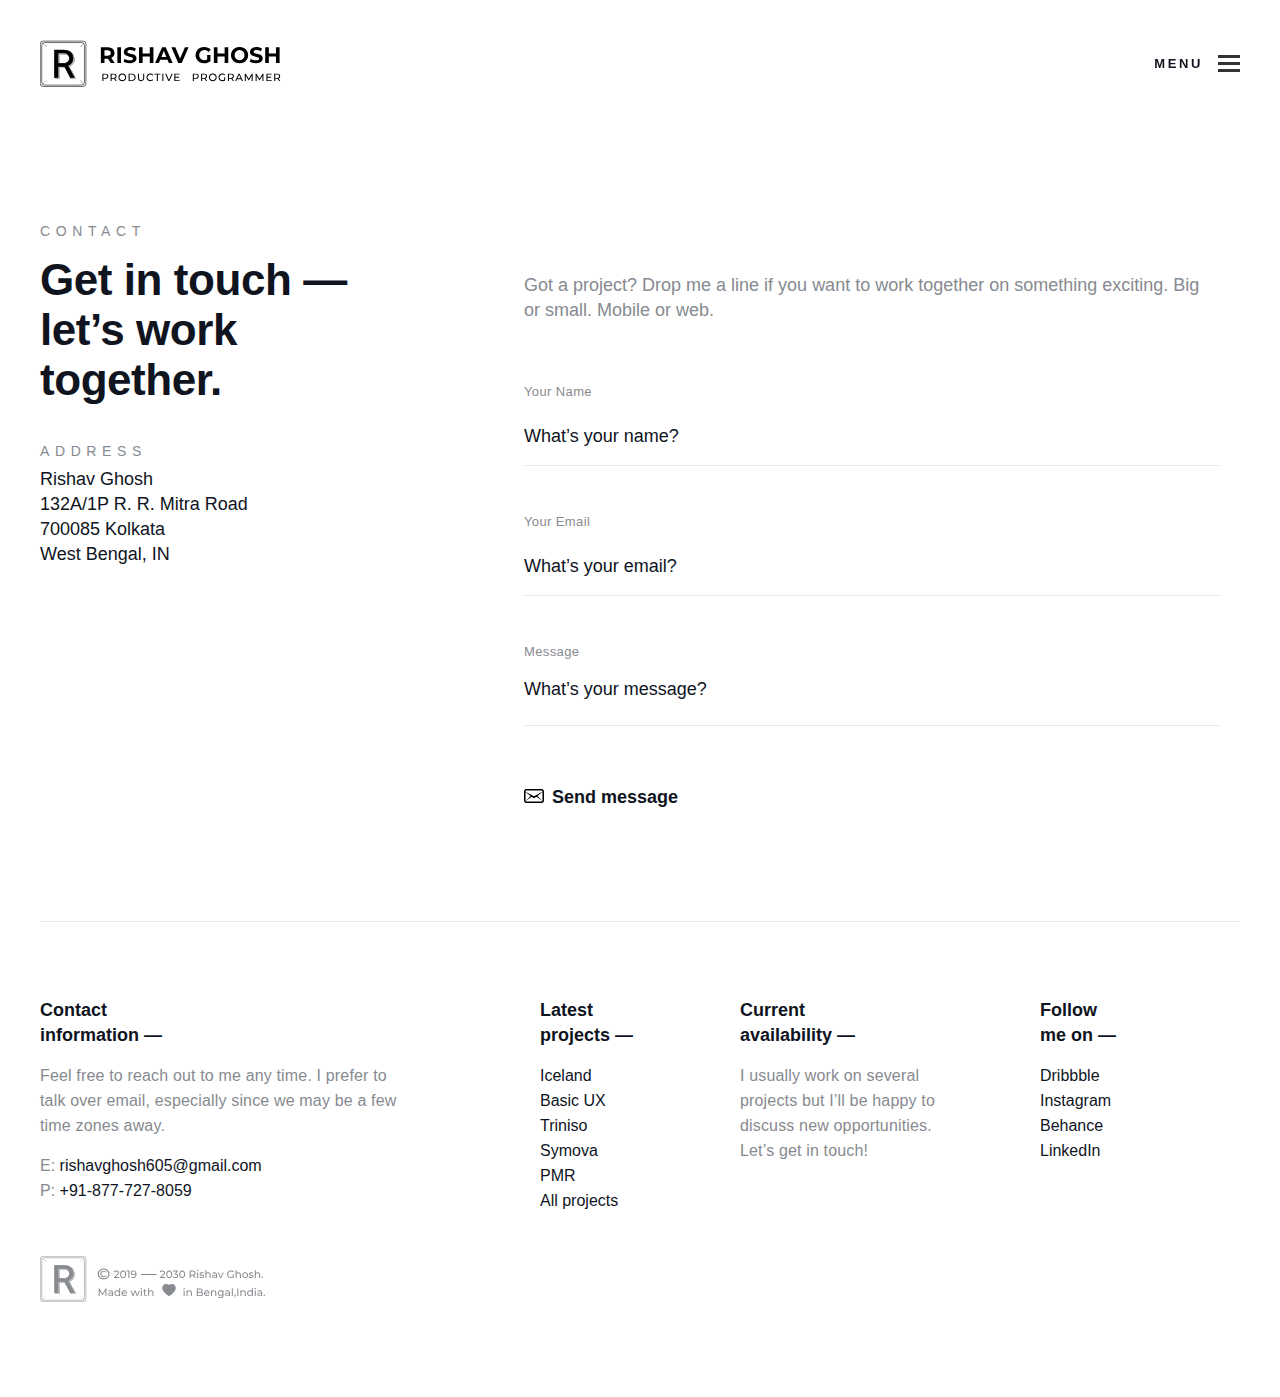
==== contact.html @ 6d4e9bf3 "Newsletter added and contact form ui added" ====
<!DOCTYPE html>
<html lang="en">
  <head>
    <meta charset="UTF-8" />
    <meta name="viewport" content="width=device-width, initial-scale=1.0" />
    <link rel="stylesheet" href="css/index.css" />

    <title>Portfolio | Rishav Ghosh - Full Stack Developer</title>
    <link rel = "icon" href =  
"assets/svg/Title Icon.svg" 
        type = "image/x-icon"> 
        
  </head>
  <body>
    <div class="overlay-menu" id="overlay-content">
      <div class="menu-list">
        <h5>Menu</h5>
        <div class="my-projects">Projects</div>
        <div class="about">About me</div>
        <div class="contactme">Contact</div>
        <div class="instagram">Instagram</div>
        <div class="dribbble">Dribbble</div>
        <!-- <div class="behance">Behance</div> -->
      </div>
    </div>
    <nav class="navbar" id="nav">
      <div class="logo" id="logo-icon">
        <a href="/" class="internal" data-page="home">
          <img class = "selection-logo" src="./assets/svg/BigLogo.svg" alt="My Logo"/>
          <img class = "hover-logo" src="./assets/svg/HoverLogo.svg" alt="My Logo"/>
        </a>
      </div>
      <div class="menu" onclick="menuToCross(this)">
        <div class="menu-text">Menu</div>
        <div class="menu-text close">CLOSE</div>
        <div class="menu-icon">
          <div class="bar1"></div>
          <div class="bar2"></div>
          <div class="bar3"></div>
        </div>
      </div>
    </nav>
    <div class="container">
      <section class="contact-details">
        <div class="aside">
          <h5>Contact</h5>
          <h1>Get in touch — let’s work together.</h1>
          <h5>Address</h5>
          <h4 class="header-dark">
            Rishav Ghosh<br>
            132A/1P R. R. Mitra Road<br>
            700085 Kolkata<br>
            West Bengal, IN
          </h4>
        </div>
        <div class="contact-content">
          <h3 class="header-light">Got a project? Drop me a line if you want to work together on something       exciting. Big or small. Mobile or web.</h3>
          <form id="form-contact" action="api/contact.php" method="post" enctype="application/x-www-form-urlencoded" novalidate="novalidate">
            <div class="field">
              <label>Your Name</label>
              <input type="text" value="" id="form-contact_name" name="name" placeholder="What’s your name?" required="">
              <span class="input-bottom-line"></span>
              </div>
              <div class="field">
                <label>Your Email</label>
                <input type="text" value="" id="form-contact_name" name="name" placeholder="What’s your email?" required="">
                <span class="input-bottom-lines"></span>
                </div>
                <div class="field">
                  <label>Message</label>
                  <textarea name="message" id="form-contact_message" placeholder="What’s your message?" rows="1" required="" class="autosize" style="height: 44px;"></textarea>
                  <span class="input-bottom-line"></span>
                </div>
                <button class="special form-button" type="submit">
                  <img class="message-box"src="./assets/svg/MessageBox.svg" alt="Arrow"/>
                  Send message
                </button>
            </form>
        </div>
      </section>
      <footer>
        <div class="content">
          <div class="info">
            <div class="contact">
              <h3>Contact <br />information&nbsp;—</h3>
              <p>
                Feel free to reach out to me any time. I prefer to talk over
                email, especially since we may be a few time zones away.
              </p>
              <ul class="contact-links">
                <li>
                  E:
                  <a class="special" href="mailto:damian.watracz@gmail.com">
                    rishavghosh605@gmail.com
                  </a>
                </li>
                <li>P: <span class="black">+91-877-727-8059</span></li>
              </ul>
            </div>
            <div class="latest_projects">
              <h3>Latest <br />projects&nbsp;—</h3>
              <ul class="project-links">
                <li
                  ><a href="project/iceland" class="special internal"
                    >Iceland</a
                  ></li
                >
                <li
                  ><a href="project/basicux" class="special internal"
                    >Basic UX</a
                  ></li
                >
                <li
                  ><a href="project/triniso" class="special internal"
                    >Triniso</a
                  ></li
                >
                <li
                  ><a href="project/symova" class="special internal"
                    >Symova</a
                  ></li
                >
                <li><a href="project/pmr" class="special internal">PMR</a></li>
                <li><a href="/" class="special internal">All projects</a></li>
              </ul>
            </div>
            <div class="availability">
              <h3>Current <br />availability&nbsp;—</h3>
              <p>
                I usually work on several projects but I’ll be happy to discuss
                new opportunities. Let’s get in touch!
              </p>
            </div>
            <div class="follow">
              <h3>Follow <br />me on&nbsp;—</h3>
              <ul class="social-links">
                <li
                  ><a
                    href="https://dribbble.com/damianwatracz"
                    class="special"
                    target="_blank"
                    >Dribbble</a
                  ></li
                >
                <li
                  ><a
                    href="https://www.instagram.com/damianwatracz"
                    class="special"
                    target="_blank"
                    >Instagram</a
                  ></li
                >
                <li
                  ><a
                    href="https://www.behance.net/damianwatracz"
                    class="special"
                    target="_blank"
                    >Behance</a
                  ></li
                >
                <li
                  ><a
                    href="https://www.linkedin.com/in/rishavghosh605"
                    class="special"
                    target="_blank"
                    >LinkedIn</a
                  ></li
                >
              </ul>
            </div>
            <div class="copyright">
              <a href="home" class="internal">
                <img src="./assets/svg/FooterLogo.svg" alt=""/>
              </a>
            </div>
          </div>
        </div>
      </footer>
    </div>
    <script
    src="https://code.jquery.com/jquery-3.5.1.min.js"
    integrity="sha256-9/aliU8dGd2tb6OSsuzixeV4y/faTqgFtohetphbbj0="
    crossorigin="anonymous"></script>
    <script src="/js/jq.js"></script>
  </body>
</html>


<!-- <div class="field">
  <div id="contact-recaptcha"><div style="width: 304px; height: 78px;"><div><iframe src="https://www.google.com/recaptcha/api2/anchor?ar=1&amp;k=6LdtzscUAAAAAPSIrHt9dDtkTmiEdtwREsl9w4NA&amp;co=aHR0cHM6Ly93YXRyYWN6LmNvbTo0NDM.&amp;hl=en&amp;v=T9w1ROdplctW2nVKvNJYXH8o&amp;size=normal&amp;cb=uetryciyiknx" role="presentation" name="a-e5y27wfg19s0" scrolling="no" sandbox="allow-forms allow-popups allow-same-origin allow-scripts allow-top-navigation allow-modals allow-popups-to-escape-sandbox allow-storage-access-by-user-activation" width="304" height="78" frameborder="0"></iframe></div><textarea id="g-recaptcha-response" name="g-recaptcha-response" class="g-recaptcha-response" style="width: 250px; height: 40px; border: 1px solid rgb(193, 193, 193); margin: 10px 25px; padding: 0px; resize: none; display: none;"></textarea></div><iframe style="display: none;"></iframe></div>
  </div>
  <div class="button-notification-container">
  <div class="field no-margin">
  <button type="submit" class="regular">
  <span class="regular with-icon"><span class="icon icon-button-mail icon--on-left"><svg><use xlink:href="#icon_button_mail"></use></svg></span>Send message</span>
  <span class="sending"><span class="icon icon-button-loading icon--on-left"><svg><use xlink:href="#icon_button_loading"></use></svg></span>Sending...</span>
  </button>
  <span class="sent"><span class="icon icon-button-check icon--on-left"><svg><use xlink:href="#icon_button_check"></use></svg></span>Message sent. I will get back to you soon.</span>
  </div>
  <div class="notifications clearfix">
  <div class="error form-error">Make sure you got all the fields right!</div>
  <div class="error server-error">Sending message failed, please try again later.</div>
  </div>
  </div> -->
---- css/index.css ----
@font-face {
  font-family: 'Helvetica Now Display';
  src: url("../assets/fonts/HelveticaNowDisplay-ThinIta.eot");
  src: local("Helvetica Now Display Thin Ita"), local("HelveticaNowDisplay-ThinIta"), url("../assets/fonts/HelveticaNowDisplay-ThinIta.eot?#iefix") format("embedded-opentype"), url("../assets/fonts/HelveticaNowDisplay-ThinIta.woff2") format("woff2"), url("../assets/fonts/HelveticaNowDisplay-ThinIta.woff") format("woff"), url("../assets/fonts/HelveticaNowDisplay-ThinIta.ttf") format("truetype");
  font-weight: 100;
  font-style: italic;
}

@font-face {
  font-family: 'Helvetica Now Display';
  src: url("../assets/fonts/HelveticaNowDisplay-Light.eot");
  src: local("Helvetica Now Display Light"), local("HelveticaNowDisplay-Light"), url("../assets/fonts/HelveticaNowDisplay-Light.eot?#iefix") format("embedded-opentype"), url("../assets/fonts/HelveticaNowDisplay-Light.woff2") format("woff2"), url("../assets/fonts/HelveticaNowDisplay-Light.woff") format("woff"), url("../assets/fonts/HelveticaNowDisplay-Light.ttf") format("truetype");
  font-weight: 300;
  font-style: normal;
}

@font-face {
  font-family: 'Helvetica Now Display';
  src: url("../assets/fonts/HelveticaNowDisplay-BoldIta.eot");
  src: local("Helvetica Now Display Bold Ita"), local("HelveticaNowDisplay-BoldIta"), url("../assets/fonts/HelveticaNowDisplay-BoldIta.eot?#iefix") format("embedded-opentype"), url("../assets/fonts/HelveticaNowDisplay-BoldIta.woff2") format("woff2"), url("../assets/fonts/HelveticaNowDisplay-BoldIta.woff") format("woff"), url("../assets/fonts/HelveticaNowDisplay-BoldIta.ttf") format("truetype");
  font-weight: bold;
  font-style: italic;
}

@font-face {
  font-family: 'Helvetica Now Display';
  src: url("../assets/fonts/HelveticaNowDisplay-RegIta.eot");
  src: local("Helvetica Now Display Reg Ita"), local("HelveticaNowDisplay-RegIta"), url("../assets/fonts/HelveticaNowDisplay-RegIta.eot?#iefix") format("embedded-opentype"), url("../assets/fonts/HelveticaNowDisplay-RegIta.woff2") format("woff2"), url("../assets/fonts/HelveticaNowDisplay-RegIta.woff") format("woff"), url("../assets/fonts/HelveticaNowDisplay-RegIta.ttf") format("truetype");
  font-weight: normal;
  font-style: italic;
}

@font-face {
  font-family: 'Helvetica Now Display';
  src: url("../assets/fonts/HelveticaNowDisplay-ExtLtIta.eot");
  src: local("Helvetica Now Display ExtLt Ita"), local("HelveticaNowDisplay-ExtLtIta"), url("../assets/fonts/HelveticaNowDisplay-ExtLtIta.eot?#iefix") format("embedded-opentype"), url("../assets/fonts/HelveticaNowDisplay-ExtLtIta.woff2") format("woff2"), url("../assets/fonts/HelveticaNowDisplay-ExtLtIta.woff") format("woff"), url("../assets/fonts/HelveticaNowDisplay-ExtLtIta.ttf") format("truetype");
  font-weight: 300;
  font-style: italic;
}

@font-face {
  font-family: 'Helvetica Now Display';
  src: url("../assets/fonts/HelveticaNowDisplay-MedIta.eot");
  src: local("Helvetica Now Display Med Ita"), local("HelveticaNowDisplay-MedIta"), url("../assets/fonts/HelveticaNowDisplay-MedIta.eot?#iefix") format("embedded-opentype"), url("../assets/fonts/HelveticaNowDisplay-MedIta.woff2") format("woff2"), url("../assets/fonts/HelveticaNowDisplay-MedIta.woff") format("woff"), url("../assets/fonts/HelveticaNowDisplay-MedIta.ttf") format("truetype");
  font-weight: 500;
  font-style: italic;
}

@font-face {
  font-family: 'Helvetica Now Display';
  src: url("../assets/fonts/HelveticaNowDisplay-ExtLt.eot");
  src: local("Helvetica Now Display ExtLt"), local("HelveticaNowDisplay-ExtLt"), url("../assets/fonts/HelveticaNowDisplay-ExtLt.eot?#iefix") format("embedded-opentype"), url("../assets/fonts/HelveticaNowDisplay-ExtLt.woff2") format("woff2"), url("../assets/fonts/HelveticaNowDisplay-ExtLt.woff") format("woff"), url("../assets/fonts/HelveticaNowDisplay-ExtLt.ttf") format("truetype");
  font-weight: 300;
  font-style: normal;
}

@font-face {
  font-family: 'Helvetica Now Display';
  src: url("../assets/fonts/HelveticaNowDisplay-ExtBlk.eot");
  src: local("Helvetica Now Display ExtBlk"), local("HelveticaNowDisplay-ExtBlk"), url("../assets/fonts/HelveticaNowDisplay-ExtBlk.eot?#iefix") format("embedded-opentype"), url("../assets/fonts/HelveticaNowDisplay-ExtBlk.woff2") format("woff2"), url("../assets/fonts/HelveticaNowDisplay-ExtBlk.woff") format("woff"), url("../assets/fonts/HelveticaNowDisplay-ExtBlk.ttf") format("truetype");
  font-weight: normal;
  font-style: normal;
}

@font-face {
  font-family: 'Helvetica Now Display';
  src: url("../assets/fonts/HelveticaNowDisplay-Bold.eot");
  src: local("Helvetica Now Display Bold"), local("HelveticaNowDisplay-Bold"), url("../assets/fonts/HelveticaNowDisplay-Bold.eot?#iefix") format("embedded-opentype"), url("../assets/fonts/HelveticaNowDisplay-Bold.woff2") format("woff2"), url("../assets/fonts/HelveticaNowDisplay-Bold.woff") format("woff"), url("../assets/fonts/HelveticaNowDisplay-Bold.ttf") format("truetype");
  font-weight: bold;
  font-style: normal;
}

@font-face {
  font-family: 'Helvetica Now Display';
  src: url("../assets/fonts/HelveticaNowDisplay-ExtBdIta.eot");
  src: local("Helvetica Now Display ExtBd Ita"), local("HelveticaNowDisplay-ExtBdIta"), url("../assets/fonts/HelveticaNowDisplay-ExtBdIta.eot?#iefix") format("embedded-opentype"), url("../assets/fonts/HelveticaNowDisplay-ExtBdIta.woff2") format("woff2"), url("../assets/fonts/HelveticaNowDisplay-ExtBdIta.woff") format("woff"), url("../assets/fonts/HelveticaNowDisplay-ExtBdIta.ttf") format("truetype");
  font-weight: 800;
  font-style: italic;
}

@font-face {
  font-family: 'Helvetica Now Display';
  src: url("../assets/fonts/HelveticaNowDisplay-Regular.eot");
  src: local("Helvetica Now Display Regular"), local("HelveticaNowDisplay-Regular"), url("../assets/fonts/HelveticaNowDisplay-Regular.eot?#iefix") format("embedded-opentype"), url("../assets/fonts/HelveticaNowDisplay-Regular.woff2") format("woff2"), url("../assets/fonts/HelveticaNowDisplay-Regular.woff") format("woff"), url("../assets/fonts/HelveticaNowDisplay-Regular.ttf") format("truetype");
  font-weight: normal;
  font-style: normal;
}

@font-face {
  font-family: 'Helvetica Now Display';
  src: url("../assets/fonts/HelveticaNowDisplay-ExtBlkIta.eot");
  src: local("Helvetica Now Display ExBlk It"), local("HelveticaNowDisplay-ExtBlkIta"), url("../assets/fonts/HelveticaNowDisplay-ExtBlkIta.eot?#iefix") format("embedded-opentype"), url("../assets/fonts/HelveticaNowDisplay-ExtBlkIta.woff2") format("woff2"), url("../assets/fonts/HelveticaNowDisplay-ExtBlkIta.woff") format("woff"), url("../assets/fonts/HelveticaNowDisplay-ExtBlkIta.ttf") format("truetype");
  font-weight: normal;
  font-style: italic;
}

@font-face {
  font-family: 'Helvetica Now Display';
  src: url("../assets/fonts/HelveticaNowDisplay-Thin.eot");
  src: local("Helvetica Now Display Thin"), local("HelveticaNowDisplay-Thin"), url("../assets/fonts/HelveticaNowDisplay-Thin.eot?#iefix") format("embedded-opentype"), url("../assets/fonts/HelveticaNowDisplay-Thin.woff2") format("woff2"), url("../assets/fonts/HelveticaNowDisplay-Thin.woff") format("woff"), url("../assets/fonts/HelveticaNowDisplay-Thin.ttf") format("truetype");
  font-weight: 100;
  font-style: normal;
}

@font-face {
  font-family: 'Helvetica Now Display';
  src: url("../assets/fonts/HelveticaNowDisplay-LightIta.eot");
  src: local("Helvetica Now Display Light Ita"), local("HelveticaNowDisplay-LightIta"), url("../assets/fonts/HelveticaNowDisplay-LightIta.eot?#iefix") format("embedded-opentype"), url("../assets/fonts/HelveticaNowDisplay-LightIta.woff2") format("woff2"), url("../assets/fonts/HelveticaNowDisplay-LightIta.woff") format("woff"), url("../assets/fonts/HelveticaNowDisplay-LightIta.ttf") format("truetype");
  font-weight: 300;
  font-style: italic;
}

@font-face {
  font-family: 'Helvetica Now Display';
  src: url("../assets/fonts/HelveticaNowDisplay-ExtraBold.eot");
  src: local("Helvetica Now Display ExtBd"), local("HelveticaNowDisplay-ExtraBold"), url("../assets/fonts/HelveticaNowDisplay-ExtraBold.eot?#iefix") format("embedded-opentype"), url("../assets/fonts/HelveticaNowDisplay-ExtraBold.woff2") format("woff2"), url("../assets/fonts/HelveticaNowDisplay-ExtraBold.woff") format("woff"), url("../assets/fonts/HelveticaNowDisplay-ExtraBold.ttf") format("truetype");
  font-weight: 800;
  font-style: normal;
}

@font-face {
  font-family: 'Helvetica Now Display';
  src: url("../assets/fonts/HelveticaNowDisplay-Medium.eot");
  src: local("Helvetica Now Display Medium"), local("HelveticaNowDisplay-Medium"), url("../assets/fonts/HelveticaNowDisplay-Medium.eot?#iefix") format("embedded-opentype"), url("../assets/fonts/HelveticaNowDisplay-Medium.woff2") format("woff2"), url("../assets/fonts/HelveticaNowDisplay-Medium.woff") format("woff"), url("../assets/fonts/HelveticaNowDisplay-Medium.ttf") format("truetype");
  font-weight: 500;
  font-style: normal;
}

@font-face {
  font-family: 'Helvetica Now Display';
  src: url("../assets/fonts/HelveticaNowDisplay-HairlineI.eot");
  src: local("Helvetica Now Display Hairline"), local("HelveticaNowDisplay-HairlineI"), url("../assets/fonts/HelveticaNowDisplay-HairlineI.eot?#iefix") format("embedded-opentype"), url("../assets/fonts/HelveticaNowDisplay-HairlineI.woff2") format("woff2"), url("../assets/fonts/HelveticaNowDisplay-HairlineI.woff") format("woff"), url("../assets/fonts/HelveticaNowDisplay-HairlineI.ttf") format("truetype");
  font-weight: 100;
  font-style: italic;
}

@font-face {
  font-family: 'Helvetica Now Display';
  src: url("../assets/fonts/HelveticaNowDisplay-BlackIta.eot");
  src: local("Helvetica Now Display Black Ita"), local("HelveticaNowDisplay-BlackIta"), url("../assets/fonts/HelveticaNowDisplay-BlackIta.eot?#iefix") format("embedded-opentype"), url("../assets/fonts/HelveticaNowDisplay-BlackIta.woff2") format("woff2"), url("../assets/fonts/HelveticaNowDisplay-BlackIta.woff") format("woff"), url("../assets/fonts/HelveticaNowDisplay-BlackIta.ttf") format("truetype");
  font-weight: 900;
  font-style: italic;
}

@font-face {
  font-family: 'Helvetica Now Display';
  src: url("../assets/fonts/HelveticaNowDisplay-Black.eot");
  src: local("Helvetica Now Display Black"), local("HelveticaNowDisplay-Black"), url("../assets/fonts/HelveticaNowDisplay-Black.eot?#iefix") format("embedded-opentype"), url("../assets/fonts/HelveticaNowDisplay-Black.woff2") format("woff2"), url("../assets/fonts/HelveticaNowDisplay-Black.woff") format("woff"), url("../assets/fonts/HelveticaNowDisplay-Black.ttf") format("truetype");
  font-weight: 900;
  font-style: normal;
}

@font-face {
  font-family: 'Helvetica Now Display';
  src: url("../assets/fonts/HelveticaNowDisplay-Hairline.eot");
  src: local("Helvetica Now Display Hairline"), local("HelveticaNowDisplay-Hairline"), url("../assets/fonts/HelveticaNowDisplay-Hairline.eot?#iefix") format("embedded-opentype"), url("../assets/fonts/HelveticaNowDisplay-Hairline.woff2") format("woff2"), url("../assets/fonts/HelveticaNowDisplay-Hairline.woff") format("woff"), url("../assets/fonts/HelveticaNowDisplay-Hairline.ttf") format("truetype");
  font-weight: 100;
  font-style: normal;
}

html {
  height: 100%;
  scroll-behavior: smooth;
}

::-moz-selection {
  background-color: #878a8f;
  color: #fff;
}

::selection {
  background-color: #878a8f;
  color: #fff;
}

body {
  margin: 0;
  padding: 0;
  width: 100%;
  background-color: #ffffff;
  min-height: 100%;
}

.container {
  display: -ms-grid;
  display: grid;
  height: 100%;
  -ms-grid-columns: 40px 1fr 40px;
      grid-template-columns: 40px 1fr 40px;
  -ms-grid-rows: max-content;
      grid-template-rows: -webkit-max-content;
      grid-template-rows: max-content;
  margin: 0 auto;
  max-width: 1480px;
  position: relative;
  top: 96px;
}

header, section, footer {
  grid-column: 2/-2;
}

@media screen and (max-width: 1024px) {
  .container {
    -ms-grid-columns: 14px 1fr 14px;
        grid-template-columns: 14px 1fr 14px;
  }
}

html {
  font-family: sans-serif;
  font-size: 16px;
}

body {
  font-family: "Helvetica Now Display",sans-serif;
  font-style: normal;
  line-height: 1.5625rem;
  font-weight: 500;
  letter-spacing: normal;
}

.h2,
h1,
h1.large,
h2,
h3 {
  font-family: "Helvetica Now Display",sans-serif;
  font-weight: 800;
  letter-spacing: -0.01em;
  color: #0f141e;
}

h1,
h2,
h3,
h4,
h5,
h6 {
  margin: 0;
}

.large {
  font-size: 4.5rem;
  line-height: 4.6875rem;
  padding-top: 1px;
  padding-bottom: 4px;
}

.large + h3 {
  margin-top: 20px;
}

h1 {
  font-size: 2.75rem;
  line-height: 3.125rem;
  padding-top: 4px;
  padding-bottom: 1px;
}

h1 + h5 {
  margin-top: 30px;
}

h3 {
  font-size: 1.375rem;
  line-height: 1.875rem;
  padding-top: 2px;
  padding-bottom: 3px;
  letter-spacing: normal;
}

h4 {
  font-size: 1.125rem;
  line-height: 1.5625rem;
  padding-top: 1px;
  padding-bottom: 4px;
  font-weight: 800;
  letter-spacing: normal;
  color: #0f141e;
}

.header-dark {
  font-weight: 500;
  color: #0f141e;
  letter-spacing: normal;
}

h5 {
  font-size: 0.875rem;
  line-height: 1.25rem;
  text-transform: uppercase;
  padding-top: 5px;
  padding-bottom: 5px;
  font-weight: 400;
  letter-spacing: 0.4em;
  color: #878a8f;
}

h5 + .large {
  margin-top: 15px;
}

h5 + h1 {
  margin-top: 5px;
}

.header-light {
  font-weight: 500;
  color: #878a8f;
  letter-spacing: normal;
}

.links {
  margin-top: 20px;
  display: block;
}

.links h4 {
  display: inline-block;
}

.links span {
  margin-left: 15px;
  margin-right: 15px;
  color: #878a8f;
}

a {
  color: #878a8f;
  text-decoration: none;
}

strong {
  font-weight: 500;
  color: #0f141e;
}

h3 + p {
  margin-top: 10px;
}

p {
  margin: 0;
  color: #878a8f;
  font-weight: 500;
  letter-spacing: 0.01em;
  padding-top: 2px;
  padding-bottom: 3px;
}

p.small {
  font-weight: 400;
  font-size: 0.8125rem;
  line-height: 1.25rem;
  letter-spacing: 0.03em;
  padding-top: 1px;
  padding-bottom: 4px;
}

ul {
  margin: 0;
  padding: 0;
}

.black {
  color: #0f141e;
}

.topic {
  font-weight: 400;
}

.topic .date {
  font-size: 0.875rem;
  line-height: 1.25rem;
  letter-spacing: 0.4em;
}

.topic .name {
  font-weight: 800;
  letter-spacing: -0.01em;
  line-height: 2.5rem;
  font-size: 2rem;
}

@media screen and (max-width: 1300px) {
  .large {
    font-size: 2.125rem;
    line-height: 2.5rem;
  }
  h3 {
    font-size: 1.125rem;
    line-height: 1.5625rem;
  }
}

.field label {
  cursor: text;
  font-weight: 400;
  font-size: .8123rem;
  line-height: 1.25rem;
  letter-spacing: .03em;
  padding-top: 1px;
  padding-bottom: 4px;
  color: #878a8f;
}

.field input, .field textarea {
  font-family: "Helvetica Now Display",sans-serif;
  background: #fff;
  font-size: 1.125rem;
  line-height: 1.875rem;
  font-weight: 500;
  color: #0f141e;
  padding: 8px 0 6px 0;
  border: 1px solid #e7e8e9;
  border-width: 0 0 1px 0;
}

.field input::-webkit-input-placeholder, .field textarea::-webkit-input-placeholder {
  color: #0f141e;
  opacity: 1;
}

.field input:-ms-input-placeholder, .field textarea:-ms-input-placeholder {
  color: #0f141e;
  opacity: 1;
}

.field input::-ms-input-placeholder, .field textarea::-ms-input-placeholder {
  color: #0f141e;
  opacity: 1;
}

.field input::placeholder, .field textarea::placeholder {
  color: #0f141e;
  opacity: 1;
}

.form-button {
  background: #fff;
  font-family: "Helvetica Now Display DW",sans-serif;
  font-size: 1.125rem;
  font-weight: 800;
  line-height: 1.5625rem;
  margin-top: 10px;
  color: #0f141e;
  cursor: pointer;
  padding: 0;
  border: 0 none;
}

@media screen and (max-width: 768px) {
  .large {
    font-size: 3.875rem;
    line-height: 4.0625rem;
  }
  h3 {
    font-size: 1.125rem;
    line-height: 1.5625rem;
  }
}

@media screen and (max-width: 500px) {
  .large {
    font-size: 2.125rem;
    line-height: 2.5rem;
  }
}

header {
  display: -ms-grid;
  display: grid;
  -ms-grid-columns: 0.5fr 0.5fr;
      grid-template-columns: 0.5fr 0.5fr;
  -ms-grid-rows: 70vmin 30vmin;
      grid-template-rows: 70vmin 30vmin;
}

.content {
  grid-column: 1/-2;
  -ms-grid-row: 1;
  -ms-grid-row-span: 1;
  grid-row: 1/2;
  display: -webkit-box;
  display: -ms-flexbox;
  display: flex;
  z-index: 1;
  -webkit-box-orient: vertical;
  -webkit-box-direction: normal;
      -ms-flex-direction: column;
          flex-direction: column;
  -webkit-box-pack: end;
      -ms-flex-pack: end;
          justify-content: flex-end;
}

.profile-image {
  grid-column: 2/-1;
  grid-row: 1/-1;
  opacity: 1;
}

.profile-image img {
  -webkit-transform: translate3d(2%, -10%, 0);
          transform: translate3d(2%, -10%, 0);
  max-width: 100%;
  width: 100%;
}

.scroll-down-animation {
  grid-column: 1/-1;
  grid-row: 2/-1;
}

section.home-top .scroll-to-icon {
  width: 20px;
  height: 30px;
  -webkit-box-shadow: inset 0 0 0 2px #0f141e;
          box-shadow: inset 0 0 0 2px #0f141e;
  border-radius: 25px;
  cursor: pointer;
  -webkit-transition: all 0.2s ease-in-out 0s;
  transition: all 0.2s ease-in-out 0s;
  -webkit-transform: translateY(0);
          transform: translateY(0);
}

@media screen and (max-width: 1024px) {
  header {
    -ms-grid-columns: 1.5fr 0.5fr;
        grid-template-columns: 1.5fr 0.5fr;
    -ms-grid-rows: 200px 100px;
        grid-template-rows: 200px 100px;
  }
  .content {
    -webkit-box-pack: start;
        -ms-flex-pack: start;
            justify-content: start;
  }
  .profile-image img {
    -webkit-transform: translate3d(2%, -8%, 0);
            transform: translate3d(2%, -8%, 0);
  }
  .scroll-down-animation {
    display: none;
    margin: 30px auto 22px auto;
  }
}

@media screen and (max-width: 768px) {
  header {
    -ms-grid-columns: 1fr;
        grid-template-columns: 1fr;
    -ms-grid-rows: max-content;
        grid-template-rows: -webkit-max-content;
        grid-template-rows: max-content;
  }
  header .content {
    grid-column: 1/-1;
    -webkit-box-pack: end;
        -ms-flex-pack: end;
            justify-content: end;
    width: 58%;
  }
  .profile-image {
    grid-column: 1/-1;
  }
  .profile-image img {
    max-width: 100%;
  }
}

@media screen and (max-width: 600px) {
  header {
    -ms-grid-columns: 1fr;
        grid-template-columns: 1fr;
    -ms-grid-rows: 35vh 50vh;
        grid-template-rows: 35vh 50vh;
  }
  header .content {
    grid-column: 1/-1;
    grid-row: 2/-1;
    -webkit-box-pack: end;
        -ms-flex-pack: end;
            justify-content: end;
    width: 100%;
  }
}

@media screen and (min-width: 3000px) {
  body {
    background-image: url("/img/bg_home.png");
    background-repeat: no-repeat;
    background-size: auto 100%;
    width: 100%;
    left: 0;
    position: absolute;
    background-position: center;
  }
  header {
    -ms-grid-rows: 80vh 20vh;
        grid-template-rows: 80vh 20vh;
  }
  .profile-image {
    display: none;
  }
}

@media screen and (min-width: 5000px) {
  header {
    -ms-grid-rows: 90vh 10vh;
        grid-template-rows: 90vh 10vh;
  }
}

.navbar {
  display: -webkit-box;
  display: -ms-flexbox;
  display: flex;
  -webkit-box-pack: justify;
      -ms-flex-pack: justify;
          justify-content: space-between;
  position: fixed;
  width: 100%;
  z-index: 2;
  height: 86px;
}

.logo,
.menu {
  border: 0 none;
  cursor: pointer;
}

.logo {
  margin: 40px 0 0 40px;
  display: -webkit-box;
  display: -ms-flexbox;
  display: flex;
  -webkit-box-align: center;
      -ms-flex-align: center;
          align-items: center;
}

.logo .selection-logo {
  display: block;
}

.logo .hover-logo {
  display: none;
}

.logo:hover .selection-logo {
  display: none;
}

.logo:hover .hover-logo {
  display: block;
}

.menu {
  margin: 40px 40px 0 0;
  display: -webkit-box;
  display: -ms-flexbox;
  display: flex;
  -webkit-box-align: center;
      -ms-flex-align: center;
          align-items: center;
}

.menu .close {
  display: none;
}

.menu-text {
  padding: 0;
  padding-right: 15px;
  color: #0f141e;
  text-transform: uppercase;
  font-size: 0.8125rem;
  line-height: 1.0625rem;
  font-weight: 800;
  letter-spacing: 0.2em;
}

.menu-icon {
  position: relative;
  -webkit-transform: rotate(0deg);
          transform: rotate(0deg);
  -webkit-transition: 0.5s ease-in-out;
  transition: 0.5s ease-in-out;
  width: 22px;
  height: 22px;
}

.bar1,
.bar2,
.bar3 {
  display: block;
  position: absolute;
  width: 22px;
  height: 3px;
  left: 0;
  background-color: #333;
  -webkit-transition: 0.25s ease-in-out,color 0.2s ease-in-out;
  transition: 0.25s ease-in-out,color 0.2s ease-in-out;
}

.bar1 {
  top: 3px;
}

.bar2 {
  top: 10px;
}

.bar3 {
  bottom: 2px;
}

.change a .selection-logo {
  display: none;
}

.change a .hover-logo {
  display: block;
}

.change div {
  color: #878a8f;
}

.change div .bar1,
.change div .bar2,
.change div .bar3 {
  background-color: #878a8f;
  margin: 5px 0;
}

nav.change {
  width: calc(100% - 17px);
}

.menu:hover .menu-text {
  -webkit-transition: color 0.2s ease-in-out;
  transition: color 0.2s ease-in-out;
  color: #878a8f;
}

.menu:hover .menu-icon .bar1,
.menu:hover .menu-icon .bar2,
.menu:hover .menu-icon .bar3 {
  background-color: #878a8f;
}

@media screen and (max-width: 1024px) {
  .navbar {
    background: rgba(255, 255, 255, 0.95);
  }
  .logo {
    margin: 0 0 0 14px;
  }
  .menu {
    margin: 0 14px 0 0;
  }
  .change .bar3 {
    -webkit-transform: rotate(45deg) translate(-6px, -7px);
            transform: rotate(45deg) translate(-6px, -7px);
  }
}

@media screen and (min-width: 5000px) {
  .navbar {
    background: rgba(255, 255, 255, 0.95);
  }
}

@-webkit-keyframes highlightLogo {
  to {
    opacity: 1;
  }
}

@keyframes highlightLogo {
  to {
    opacity: 1;
  }
}

.fix {
  overflow: hidden;
}

.on {
  overflow-y: scroll;
}

.menu-list {
  grid-column: 2/-2;
  display: -webkit-box;
  display: -ms-flexbox;
  display: flex;
  -webkit-box-orient: vertical;
  -webkit-box-direction: normal;
      -ms-flex-direction: column;
          flex-direction: column;
  -webkit-box-align: center;
      -ms-flex-align: center;
          align-items: center;
  -webkit-box-pack: center;
      -ms-flex-pack: center;
          justify-content: center;
  -webkit-transition: all 0.3s cubic-bezier(0.68, -0.55, 0.265, 1.55);
  transition: all 0.3s cubic-bezier(0.68, -0.55, 0.265, 1.55);
}

.menu-list div {
  color: #878a8f;
  display: inline-block;
  font-size: 3.25rem;
  line-height: 4.0625rem;
  letter-spacing: -0.01em;
  font-weight: 800;
  cursor: pointer;
}

.menu-list div:hover {
  color: white;
}

.menu-list .my-projects {
  color: white;
}

.overlay-menu {
  display: -ms-grid;
  display: grid;
  -ms-grid-columns: 3fr 1fr 3fr;
      grid-template-columns: 3fr 1fr 3fr;
  -ms-grid-rows: auto 50px;
      grid-template-rows: auto 50px;
}

@media screen and (max-width: 768px) {
  .menu-list div {
    line-height: 2.1875rem;
    font-size: 1.75rem;
  }
}

section {
  padding-top: 120px;
  padding-bottom: 20px;
}

.list {
  display: -ms-grid;
  display: grid;
  -ms-grid-columns: (minmax(500px, 1fr))[auto-fill];
      grid-template-columns: repeat(auto-fill, minmax(500px, 1fr));
  grid-auto-rows: auto;
  gap: 45px;
  margin-top: 95px;
}

.list img {
  width: calc( 100%);
}

.list-item {
  margin: 0;
  padding: 0;
}

.list-item .topic {
  position: absolute;
  max-width: 380px;
  top: 50px;
  left: 60px;
}

.list-item .topic.light {
  color: #ffffff;
}

.list-item .topic.dark {
  color: #000000;
}

.list-item .topic .date {
  padding: 5px 0;
}

.list-item .topic .name {
  padding: 3px 2px;
}

.list-item .topic .call-to-action {
  margin-top: 10px;
  color: #9d9d9d;
}

.list-item .topic .call-to-action .cta-arrow {
  margin-left: 5px;
  width: auto;
  display: inline-block;
}

@media screen and (max-width: 768px) {
  section {
    padding-top: 90px;
  }
  .list {
    -ms-grid-columns: 1fr;
        grid-template-columns: 1fr;
  }
  .list-item .topic {
    left: 30px;
  }
}

.contact-details {
  display: -webkit-box;
  display: -ms-flexbox;
  display: flex;
  -webkit-box-orient: horizontal;
  -webkit-box-direction: normal;
      -ms-flex-direction: row;
          flex-direction: row;
  width: 100%;
  padding-bottom: 110px;
}

.contact-details .aside {
  width: 30%;
}

.contact-details .contact-content {
  width: 58%;
  margin-left: 10.33333%;
  padding-top: 55px;
}

form {
  margin-top: 55px;
}

.field {
  margin-bottom: 45px;
  display: block;
  position: relative;
}

.field label {
  display: block;
}

.field input, .field textarea {
  width: 100%;
  height: 45px;
}

.field input::-webkit-input-placeholder, .field textarea::-webkit-input-placeholder {
  color: #0f141e;
}

.field input:-ms-input-placeholder, .field textarea:-ms-input-placeholder {
  color: #0f141e;
}

.field input::-ms-input-placeholder, .field textarea::-ms-input-placeholder {
  color: #0f141e;
}

.field input::placeholder, .field textarea::placeholder {
  color: #0f141e;
}

.field textarea {
  display: block !important;
  height: auto !important;
  min-height: 45px;
  resize: none;
  overflow-y: hidden;
  overflow-x: hidden;
}

.form-button {
  display: block;
  width: auto;
  height: 30px;
}

.form-button .message-box {
  height: 20px;
  width: 20px;
  position: relative;
  top: 3px;
  left: 0;
  margin-right: 3px;
}

.input-bottom-lines {
  display: block;
  height: 1px;
  width: 0;
  position: absolute;
  background: #0f141e;
  bottom: 0;
  left: 0;
  -webkit-transition: .25s;
  transition: .25s;
}

input:focus, textarea:focus, select:focus {
  outline: none;
}

@media screen and (max-width: 600px) {
  .contact-details {
    display: -webkit-box;
    display: -ms-flexbox;
    display: flex;
    -webkit-box-orient: vertical;
    -webkit-box-direction: normal;
        -ms-flex-direction: column;
            flex-direction: column;
    width: 100%;
  }
  .contact-details .aside {
    width: 100%;
  }
  .contact-details .contact-content {
    width: 100%;
    margin: 0;
    padding-top: 55px;
  }
}

footer {
  padding-top: 74px;
  border-top: 1px solid #e7e8e9;
  border-top-color: #e7e8e9;
  border-top-style: solid;
  border-top-width: 1px;
}

footer ul {
  padding-top: 2px;
  padding-bottom: 3px;
  margin-top: 10px;
}

footer ul li {
  list-style-type: none;
  font-weight: 500;
  color: #878a8f;
}

footer .info {
  display: -ms-grid;
  display: grid;
  -ms-grid-columns: 4fr 3fr 2fr 3fr;
      grid-template-columns: 4fr 3fr 2fr 3fr;
  -ms-grid-rows: (max-content)[2];
      grid-template-rows: repeat(2, -webkit-max-content);
      grid-template-rows: repeat(2, max-content);
}

footer div {
  margin: 0;
}

.contact {
  padding-right: 40px;
}

.latest_projects {
  margin-left: calc(33.33%);
}

.follow {
  margin-left: calc(33.33%);
}

.copyright {
  grid-column: 1/-1;
  display: -webkit-box;
  display: -ms-flexbox;
  display: flex;
  margin-top: 40px;
  padding-bottom: 95px;
}

.copyright a {
  display: block;
  width: 46px;
  height: 46px;
}

.copyright .copyright-text {
  margin: 3px 0 0 15px;
}

@media screen and (max-width: 768px) {
  footer {
    padding-top: 0;
  }
  footer .info {
    -ms-grid-rows: (max-content)[5];
        grid-template-rows: repeat(5, -webkit-max-content);
        grid-template-rows: repeat(5, max-content);
  }
  footer .info > div {
    grid-column: 1/-1;
    margin-left: 0;
    margin-top: 40px;
  }
  footer ul {
    display: -webkit-box;
    display: -ms-flexbox;
    display: flex;
    -webkit-box-orient: horizontal;
    -webkit-box-direction: normal;
        -ms-flex-direction: row;
            flex-direction: row;
    -webkit-box-pack: space-evenly;
        -ms-flex-pack: space-evenly;
            justify-content: space-evenly;
  }
  footer .contact-links {
    -webkit-box-orient: vertical;
    -webkit-box-direction: normal;
        -ms-flex-direction: column;
            flex-direction: column;
  }
}

@media screen and (max-width: 400px) {
  .project-links {
    -webkit-box-orient: vertical;
    -webkit-box-direction: normal;
        -ms-flex-direction: column;
            flex-direction: column;
  }
}

.newsletter label {
  font-size: 2.5rem !important;
  margin: 0 0 80px !important;
  font-family: "PT Serif", serif !important;
}

.newsletter .email {
  font-family: "Helvetica Now Display",sans-serif !important;
  background: #fff !important;
  font-size: 1.125rem !important;
  line-height: 1.875rem !important;
  font-weight: 500 !important;
  color: #0f141e !important;
  padding: 8px 0 6px 0 !important;
  border: 1px solid #0f141e !important;
  border-width: 0 0 1px 0 !important;
}

.newsletter .email::-webkit-input-placeholder {
  color: #0f141e !important;
  opacity: 1 !important;
}

.newsletter .email:-ms-input-placeholder {
  color: #0f141e !important;
  opacity: 1 !important;
}

.newsletter .email::-ms-input-placeholder {
  color: #0f141e !important;
  opacity: 1 !important;
}

.newsletter .email::placeholder {
  color: #0f141e !important;
  opacity: 1 !important;
}

.newsletter .button {
  font-weight: 600 !important;
  letter-spacing: 0.2em !important;
  width: 150px !important;
  height: 42px !important;
  margin-left: 12px !important;
  background: #0f141e !important;
  border: 2px solid  #0f141e !important;
  padding: 0 !important;
  display: -webkit-box !important;
  display: -ms-flexbox !important;
  display: flex !important;
  -webkit-box-align: center !important;
      -ms-flex-align: center !important;
          align-items: center !important;
  -webkit-box-pack: center !important;
      -ms-flex-pack: center !important;
          justify-content: center !important;
  text-transform: uppercase !important;
  -webkit-transition: .3s ease !important;
  transition: .3s ease !important;
}

.newsletter .button:hover {
  background: #fff !important;
  color: #0f141e !important;
}

.special {
  color: #0f141e;
  line-height: 1;
  display: inline-block;
}

.special::after {
  height: 1px;
  border-bottom: 2px solid #0f141e;
  display: block;
  width: 100%;
  content: '';
  -webkit-transition: opacity .2s linear;
  transition: opacity .2s linear;
  opacity: 0;
  -webkit-transform: translate(0, 100%);
          transform: translate(0, 100%);
}

.special:hover::after {
  opacity: 1;
}

.change .menu-text {
  display: none;
}

.change .menu-icon .bar1,
.change .menu-icon .bar2,
.change .menu-icon .bar3 {
  width: 28px;
}

.change .close {
  display: block;
  font-size: 0.8125rem;
}

.change:hover .close {
  color: white;
}

.change:hover .menu-icon .bar1,
.change:hover .menu-icon .bar2,
.change:hover .menu-icon .bar3 {
  background-color: #ffffff;
}

.change .bar1 {
  top: 3px;
  -webkit-transform: rotate(135deg);
          transform: rotate(135deg);
}

.change .bar2 {
  -webkit-transform: translateX(-15px);
          transform: translateX(-15px);
  opacity: 0;
}

.change .bar3 {
  top: 3px;
  -webkit-transform: rotate(-135deg);
          transform: rotate(-135deg);
}

@media screen and (max-width: 1024px) {
  .change .bar3 {
    top: 3px;
    -webkit-transform: rotate(-135deg);
            transform: rotate(-135deg);
  }
  .change, .navbar {
    background: none;
  }
}

@media screen and (max-width: 600px) {
  .menu-text {
    display: none;
  }
  .change .close {
    display: none;
  }
}

.new-icon {
  position: absolute;
  top: 30px;
  right: 30px;
}

.list-item:hover .circle {
  stroke: white;
  stroke-width: 3px;
  stroke-dasharray: 295.16;
  stroke-dashoffset: 295.16;
  -webkit-animation: dash 0.6s linear forwards;
          animation: dash 0.6s linear forwards;
}

@-webkit-keyframes dash {
  to {
    stroke-dashoffset: 0;
  }
}

@keyframes dash {
  to {
    stroke-dashoffset: 0;
  }
}

.list-item {
  position: relative;
}

.list img {
  display: -webkit-box;
  display: -ms-flexbox;
  display: flex;
}

.overlay-menu,
.overlay-img {
  position: absolute;
  width: 100%;
  height: 0;
  background-color: #131822;
  opacity: 0.8;
}

.overlay-img {
  opacity: 0;
  height: 100%;
}

.topic .call-to-action {
  opacity: 0;
}

.list-item:hover .overlay-img {
  opacity: 0.9;
  -webkit-transition: all 0.3s ease-in-out;
  transition: all 0.3s ease-in-out;
}

.list-item:hover .topic {
  -webkit-animation: fadeIn ease-in-out 0.3s;
          animation: fadeIn ease-in-out 0.3s;
}

.list-item:hover .topic .name,
.list-item:hover .topic .date {
  color: #fff;
}

.list-item:hover .topic .call-to-action {
  -webkit-animation: fadeIn ease-in-out 0.5s;
          animation: fadeIn ease-in-out 0.5s;
  opacity: 1;
}

.overlay-menu {
  z-index: 0;
  opacity: 0;
  height: 0%;
  -webkit-transition: all 0.6s cubic-bezier(0.68, -0.55, 0.265, 1.55);
  transition: all 0.6s cubic-bezier(0.68, -0.55, 0.265, 1.55);
}

.on {
  z-index: 2;
  opacity: 0.98;
  height: 100vh;
  position: fixed;
}

@-webkit-keyframes fadeIn {
  0% {
    opacity: 0;
    -webkit-transform: translate3d(0, 30px, 0);
            transform: translate3d(0, 30px, 0);
  }
  100% {
    opacity: 1;
    -webkit-transform: translate3d(0, 0, 0);
            transform: translate3d(0, 0, 0);
  }
}

@keyframes fadeIn {
  0% {
    opacity: 0;
    -webkit-transform: translate3d(0, 30px, 0);
            transform: translate3d(0, 30px, 0);
  }
  100% {
    opacity: 1;
    -webkit-transform: translate3d(0, 0, 0);
            transform: translate3d(0, 0, 0);
  }
}

.scroll-down-animation {
  width: 100%;
}

.scroll-to {
  width: 20px;
  display: block;
  height: 30px;
  margin: 30px auto 22px auto;
}

.scroll-to-icon {
  width: 20px;
  height: 30px;
  -webkit-box-shadow: inset 0 0 0 2px #0f141e;
          box-shadow: inset 0 0 0 2px #0f141e;
  border-radius: 25px;
  -webkit-transition: all 0.2s ease-in-out 0s;
  transition: all 0.2s ease-in-out 0s;
  -webkit-transform: translateY(0);
          transform: translateY(0);
}

.scroll-to-icon::after {
  content: "";
  width: 4px;
  height: 6px;
  background: #0f141e;
  margin-left: 8px;
  top: 8px;
  border-radius: 2px;
  -webkit-animation-duration: 1.5s;
          animation-duration: 1.5s;
  -webkit-animation-iteration-count: infinite;
          animation-iteration-count: infinite;
  -webkit-animation-name: scroll;
          animation-name: scroll;
  position: absolute;
}

@-webkit-keyframes scroll {
  0% {
    opacity: 1;
    -webkit-transform: translateY(0);
    transform: translateY(0);
  }
  50% {
    opacity: 1;
    -webkit-transform: translateY(7px);
    transform: translateY(7px);
  }
}

@keyframes scroll {
  0% {
    opacity: 1;
    -webkit-transform: translateY(0);
    transform: translateY(0);
  }
  50% {
    opacity: 1;
    -webkit-transform: translateY(7px);
    transform: translateY(7px);
  }
}

.scroll-up {
  display: -webkit-box;
  display: -ms-flexbox;
  display: flex;
  -webkit-box-pack: center;
      -ms-flex-pack: center;
          justify-content: center;
  -webkit-box-align: center;
      -ms-flex-align: center;
          align-items: center;
  visibility: hidden;
  position: fixed;
  width: 50px;
  height: 50px;
  background-color: black;
  bottom: 30px;
  right: 30px;
  text-decoration: none;
  color: white;
  z-index: 1;
  border-radius: 30px;
  opacity: 0.3;
  -webkit-transform: translate3d(0, -50px, 0);
          transform: translate3d(0, -50px, 0);
  -webkit-transition: all 0.7s cubic-bezier(0.68, -0.55, 0.265, 1.55), opacity 0.1s ease-in-out;
  transition: all 0.7s cubic-bezier(0.68, -0.55, 0.265, 1.55), opacity 0.1s ease-in-out;
}

.scroll-up:hover {
  opacity: 1;
}

.scroll-on {
  -webkit-transform: translate3d(0, 0, 0);
          transform: translate3d(0, 0, 0);
  visibility: visible;
}

/* This animation helps me to fadeIn elements as and when they come into view
    1) Using the Intersection Observer for changing classes when elements come into view
    2) Using the fade-in-section and is-visible classes to create the fade in animation
*/
.lazyload {
  opacity: 0;
}

.fadeIn {
  -webkit-animation: fadeInView .7s;
          animation: fadeInView .7s;
  -webkit-animation-timing-function: cubic-bezier(0.3, 0, 0.5, 1);
          animation-timing-function: cubic-bezier(0.3, 0, 0.5, 1);
  -webkit-animation-fill-mode: forwards;
          animation-fill-mode: forwards;
}

@-webkit-keyframes fadeInView {
  0% {
    opacity: 0;
    -webkit-transform: translate3d(0, 30px, 0);
            transform: translate3d(0, 30px, 0);
  }
  100% {
    opacity: 1;
    -webkit-transform: translate3d(0, 0, 0);
            transform: translate3d(0, 0, 0);
  }
}

@keyframes fadeInView {
  0% {
    opacity: 0;
    -webkit-transform: translate3d(0, 30px, 0);
            transform: translate3d(0, 30px, 0);
  }
  100% {
    opacity: 1;
    -webkit-transform: translate3d(0, 0, 0);
            transform: translate3d(0, 0, 0);
  }
}
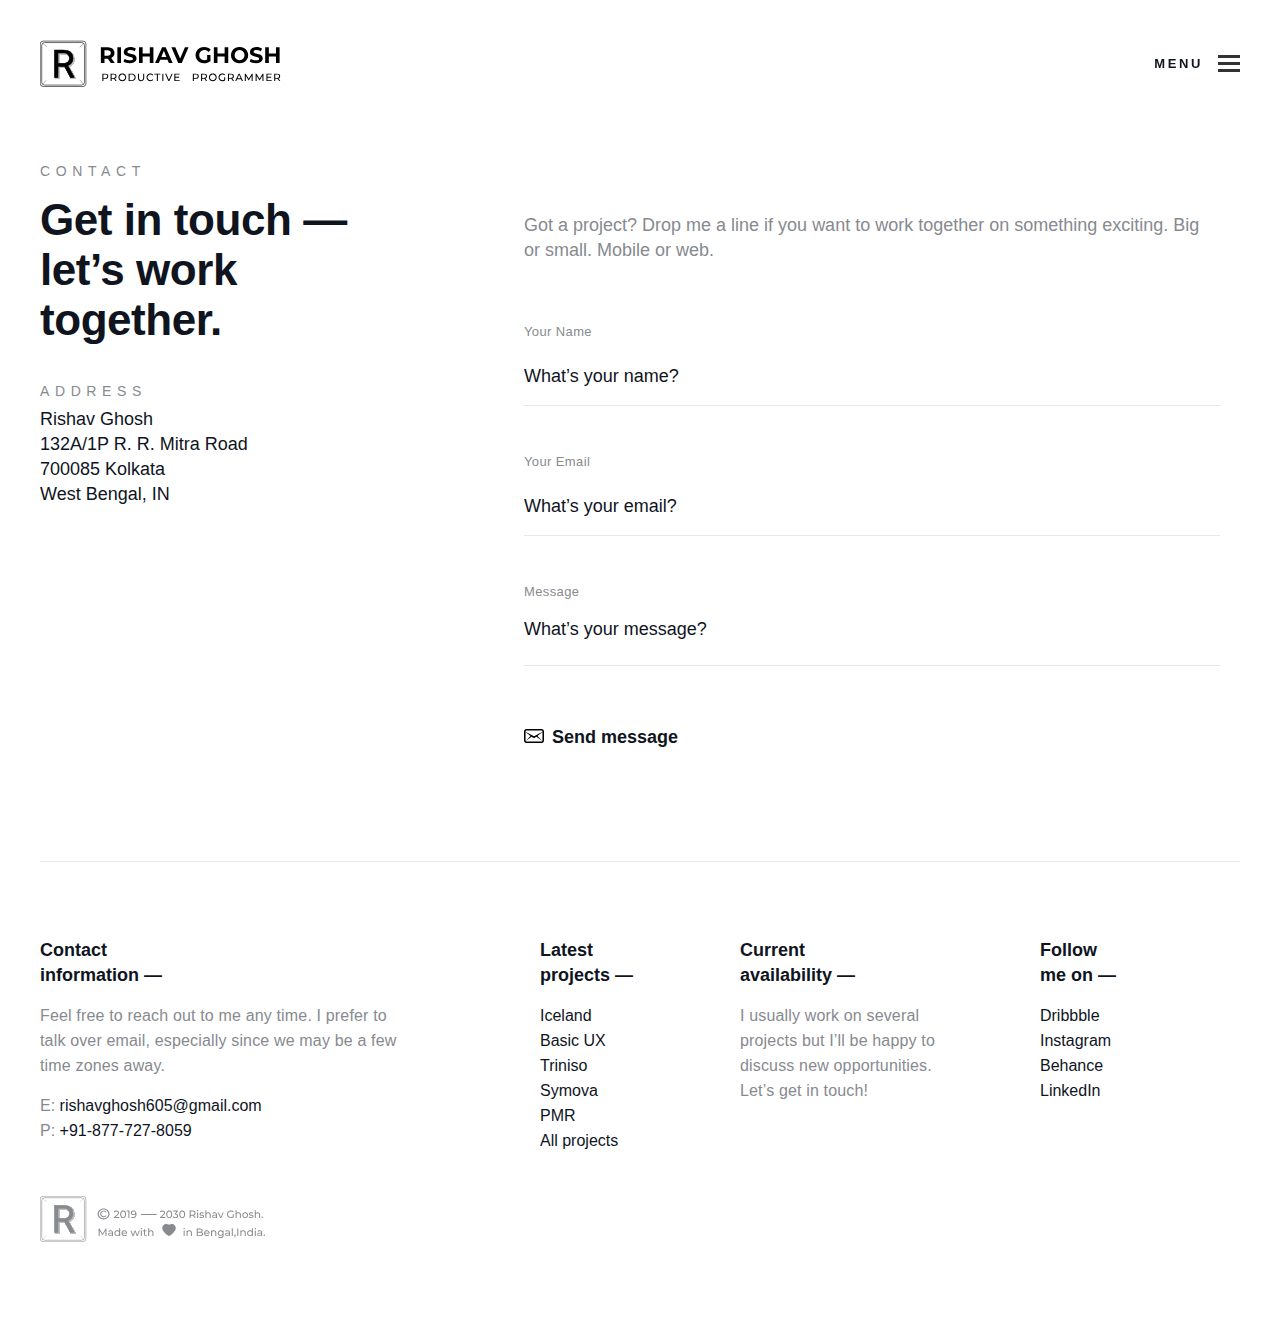
==== commit 09599258: "ThankYou page and contact backend added" ====
--- a/contact.html
+++ b/contact.html
@@ -9,7 +9,7 @@
     <link rel = "icon" href =  
 "assets/svg/Title Icon.svg" 
         type = "image/x-icon"> 
-        
+      <script src="https://www.google.com/recaptcha/api.js"></script>
   </head>
   <body>
     <div class="overlay-menu" id="overlay-content">
@@ -20,7 +20,6 @@
         <div class="contactme">Contact</div>
         <div class="instagram">Instagram</div>
         <div class="dribbble">Dribbble</div>
-        <!-- <div class="behance">Behance</div> -->
       </div>
     </div>
     <nav class="navbar" id="nav">
@@ -55,7 +54,7 @@
         </div>
         <div class="contact-content">
           <h3 class="header-light">Got a project? Drop me a line if you want to work together on something       exciting. Big or small. Mobile or web.</h3>
-          <form id="form-contact" action="api/contact.php" method="post" enctype="application/x-www-form-urlencoded" novalidate="novalidate">
+          <form id="form-contact" action="https://formspree.io/f/xjvpwqpk" method="POST" enctype="application/x-www-form-urlencoded" novalidate="novalidate">
             <div class="field">
               <label>Your Name</label>
               <input type="text" value="" id="form-contact_name" name="name" placeholder="What’s your name?" required="">
@@ -63,7 +62,7 @@
               </div>
               <div class="field">
                 <label>Your Email</label>
-                <input type="text" value="" id="form-contact_name" name="name" placeholder="What’s your email?" required="">
+                <input type="email" value="" id="form-contact_name" name="_replyto" placeholder="What’s your email?" required="">
                 <span class="input-bottom-lines"></span>
                 </div>
                 <div class="field">
@@ -71,7 +70,7 @@
                   <textarea name="message" id="form-contact_message" placeholder="What’s your message?" rows="1" required="" class="autosize" style="height: 44px;"></textarea>
                   <span class="input-bottom-line"></span>
                 </div>
-                <button class="special form-button" type="submit">
+                <button class="special form-button g-recaptcha" data-sitekey="6LfMotsZAAAAAB0dTVHqr-RS516Xzf2vwSiId6Ea" data-callback='onSubmit' data-action='submit' type="submit">
                   <img class="message-box"src="./assets/svg/MessageBox.svg" alt="Arrow"/>
                   Send message
                 </button>
@@ -181,24 +180,202 @@
     src="https://code.jquery.com/jquery-3.5.1.min.js"
     integrity="sha256-9/aliU8dGd2tb6OSsuzixeV4y/faTqgFtohetphbbj0="
     crossorigin="anonymous"></script>
+    <script src="/js/contact.js"></script>
+    <script src="/js/main.js"></script>
+  </body>
+</html>
+
+<!-- <!DOCTYPE html>
+<html lang="en">
+  <head>
+    <meta charset="UTF-8" />
+    <meta name="viewport" content="width=device-width, initial-scale=1.0" />
+    <link rel="stylesheet" href="css/index.css" />
+
+    <title>Portfolio | Rishav Ghosh - Full Stack Developer</title>
+    <link rel = "icon" href =  
+"assets/svg/Title Icon.svg" 
+        type = "image/x-icon"> 
+
+         <script src="https://www.google.com/recaptcha/api.js"></script>
+         <script>
+          function onSubmit(token) {
+            document.getElementById("form-contact").submit();
+          }
+        </script>
+  </head>
+  <body>
+    <div class="overlay-menu" id="overlay-content">
+      <div class="menu-list">
+        <h5>Menu</h5>
+        <div class="my-projects">Projects</div>
+        <div class="about">About me</div>
+        <div class="contactme">Contact</div>
+        <div class="instagram">Instagram</div>
+        <div class="dribbble">Dribbble</div>
+        <div class="behance">Behance</div>
+      </div>
+    </div>
+    <nav class="navbar" id="nav">
+      <div class="logo" id="logo-icon">
+        <a href="/" class="internal" data-page="home">
+          <img class = "selection-logo" src="./assets/svg/BigLogo.svg" alt="My Logo"/>
+          <img class = "hover-logo" src="./assets/svg/HoverLogo.svg" alt="My Logo"/>
+        </a>
+      </div>
+      <div class="menu" onclick="menuToCross(this)">
+        <div class="menu-text">Menu</div>
+        <div class="menu-text close">CLOSE</div>
+        <div class="menu-icon">
+          <div class="bar1"></div>
+          <div class="bar2"></div>
+          <div class="bar3"></div>
+        </div>
+      </div>
+    </nav>
+    <div class="container">
+      <section class="contact-details">
+        <div class="aside">
+          <h5>Contact</h5>
+          <h1>Get in touch — let’s work together.</h1>
+          <h5>Address</h5>
+          <h4 class="header-dark">
+            Rishav Ghosh<br>
+            132A/1P R. R. Mitra Road<br>
+            700085 Kolkata<br>
+            West Bengal, IN
+          </h4>
+        </div>
+        <div class="contact-content">
+          <h3 class="header-light">Got a project? Drop me a line if you want to work together on something       exciting. Big or small. Mobile or web.</h3>
+          <form id="form-contact" action="https://formspree.io/f/xjvpwqpk" method="POST" enctype="application/x-www-form-urlencoded" novalidate="novalidate">
+            <div class="field">
+              <label>Your Name</label>
+              <input type="text" value="" id="form-contact_name" name="name" placeholder="What’s your name?" required="">
+              <span class="input-bottom-line"></span>
+              </div>
+              <div class="field">
+                <label>Your Email</label>
+                <input type="email" value="" id="form-contact_name" name="_replyto" placeholder="What’s your email?" required="">
+                <span class="input-bottom-lines"></span>
+                </div>
+                <div class="field">
+                  <label>Message</label>
+                  <textarea name="message" id="form-contact_message" placeholder="What’s your message?" rows="1" required="" class="autosize" style="height: 44px;"></textarea>
+                  <span class="input-bottom-line"></span>
+                </div>
+                <button class="special form-button g-recaptcha" data-sitekey="6LfMotsZAAAAAB0dTVHqr-RS516Xzf2vwSiId6Ea" data-callback='onSubmit' data-action='submit' type="submit">
+                  <img class="message-box"src="./assets/svg/MessageBox.svg" alt="Arrow"/>
+                  Send message
+                </button>
+            </form>
+        </div>
+      </section>
+      <footer>
+        <div class="content">
+          <div class="info">
+            <div class="contact">
+              <h3>Contact <br />information&nbsp;—</h3>
+              <p>
+                Feel free to reach out to me any time. I prefer to talk over
+                email, especially since we may be a few time zones away.
+              </p>
+              <ul class="contact-links">
+                <li>
+                  E:
+                  <a class="special" href="mailto:damian.watracz@gmail.com">
+                    rishavghosh605@gmail.com
+                  </a>
+                </li>
+                <li>P: <span class="black">+91-877-727-8059</span></li>
+              </ul>
+            </div>
+            <div class="latest_projects">
+              <h3>Latest <br />projects&nbsp;—</h3>
+              <ul class="project-links">
+                <li
+                  ><a href="project/iceland" class="special internal"
+                    >Iceland</a
+                  ></li
+                >
+                <li
+                  ><a href="project/basicux" class="special internal"
+                    >Basic UX</a
+                  ></li
+                >
+                <li
+                  ><a href="project/triniso" class="special internal"
+                    >Triniso</a
+                  ></li
+                >
+                <li
+                  ><a href="project/symova" class="special internal"
+                    >Symova</a
+                  ></li
+                >
+                <li><a href="project/pmr" class="special internal">PMR</a></li>
+                <li><a href="/" class="special internal">All projects</a></li>
+              </ul>
+            </div>
+            <div class="availability">
+              <h3>Current <br />availability&nbsp;—</h3>
+              <p>
+                I usually work on several projects but I’ll be happy to discuss
+                new opportunities. Let’s get in touch!
+              </p>
+            </div>
+            <div class="follow">
+              <h3>Follow <br />me on&nbsp;—</h3>
+              <ul class="social-links">
+                <li
+                  ><a
+                    href="https://dribbble.com/damianwatracz"
+                    class="special"
+                    target="_blank"
+                    >Dribbble</a
+                  ></li
+                >
+                <li
+                  ><a
+                    href="https://www.instagram.com/damianwatracz"
+                    class="special"
+                    target="_blank"
+                    >Instagram</a
+                  ></li
+                >
+                <li
+                  ><a
+                    href="https://www.behance.net/damianwatracz"
+                    class="special"
+                    target="_blank"
+                    >Behance</a
+                  ></li
+                >
+                <li
+                  ><a
+                    href="https://www.linkedin.com/in/rishavghosh605"
+                    class="special"
+                    target="_blank"
+                    >LinkedIn</a
+                  ></li
+                >
+              </ul>
+            </div>
+            <div class="copyright">
+              <a href="home" class="internal">
+                <img src="./assets/svg/FooterLogo.svg" alt=""/>
+              </a>
+            </div>
+          </div>
+        </div>
+      </footer>
+    </div>
+    <script
+    src="https://code.jquery.com/jquery-3.5.1.min.js"
+    integrity="sha256-9/aliU8dGd2tb6OSsuzixeV4y/faTqgFtohetphbbj0="
+    crossorigin="anonymous"></script>
     <script src="/js/jq.js"></script>
   </body>
 </html>
 
-
-<!-- <div class="field">
-  <div id="contact-recaptcha"><div style="width: 304px; height: 78px;"><div><iframe src="https://www.google.com/recaptcha/api2/anchor?ar=1&amp;k=6LdtzscUAAAAAPSIrHt9dDtkTmiEdtwREsl9w4NA&amp;co=aHR0cHM6Ly93YXRyYWN6LmNvbTo0NDM.&amp;hl=en&amp;v=T9w1ROdplctW2nVKvNJYXH8o&amp;size=normal&amp;cb=uetryciyiknx" role="presentation" name="a-e5y27wfg19s0" scrolling="no" sandbox="allow-forms allow-popups allow-same-origin allow-scripts allow-top-navigation allow-modals allow-popups-to-escape-sandbox allow-storage-access-by-user-activation" width="304" height="78" frameborder="0"></iframe></div><textarea id="g-recaptcha-response" name="g-recaptcha-response" class="g-recaptcha-response" style="width: 250px; height: 40px; border: 1px solid rgb(193, 193, 193); margin: 10px 25px; padding: 0px; resize: none; display: none;"></textarea></div><iframe style="display: none;"></iframe></div>
-  </div>
-  <div class="button-notification-container">
-  <div class="field no-margin">
-  <button type="submit" class="regular">
-  <span class="regular with-icon"><span class="icon icon-button-mail icon--on-left"><svg><use xlink:href="#icon_button_mail"></use></svg></span>Send message</span>
-  <span class="sending"><span class="icon icon-button-loading icon--on-left"><svg><use xlink:href="#icon_button_loading"></use></svg></span>Sending...</span>
-  </button>
-  <span class="sent"><span class="icon icon-button-check icon--on-left"><svg><use xlink:href="#icon_button_check"></use></svg></span>Message sent. I will get back to you soon.</span>
-  </div>
-  <div class="notifications clearfix">
-  <div class="error form-error">Make sure you got all the fields right!</div>
-  <div class="error server-error">Sending message failed, please try again later.</div>
-  </div>
-  </div> -->+ -->
--- a/css/index.css
+++ b/css/index.css
@@ -544,8 +544,13 @@
             transform: translate3d(2%, -8%, 0);
   }
   .scroll-down-animation {
-    display: none;
-    margin: 30px auto 22px auto;
+    display: block;
+    visibility: hidden;
+    margin: 0;
+    height: 0;
+  }
+  .scroll-down-animation a {
+    height: 0;
   }
 }
 
@@ -576,8 +581,8 @@
   header {
     -ms-grid-columns: 1fr;
         grid-template-columns: 1fr;
-    -ms-grid-rows: 35vh 50vh;
-        grid-template-rows: 35vh 50vh;
+    -ms-grid-rows: calc(50vh - $navbar-height) 50vh;
+        grid-template-rows: calc(50vh - $navbar-height) 50vh;
   }
   header .content {
     grid-column: 1/-1;
@@ -591,7 +596,7 @@
 
 @media screen and (min-width: 3000px) {
   body {
-    background-image: url("/img/bg_home.png");
+    background-image: url("/img/D.png");
     background-repeat: no-repeat;
     background-size: auto 100%;
     width: 100%;
@@ -600,8 +605,8 @@
     background-position: center;
   }
   header {
-    -ms-grid-rows: 80vh 20vh;
-        grid-template-rows: 80vh 20vh;
+    -ms-grid-rows: calc(80vh - $navbar-height) 20vh;
+        grid-template-rows: calc(80vh - $navbar-height) 20vh;
   }
   .profile-image {
     display: none;
@@ -610,8 +615,8 @@
 
 @media screen and (min-width: 5000px) {
   header {
-    -ms-grid-rows: 90vh 10vh;
-        grid-template-rows: 90vh 10vh;
+    -ms-grid-rows: calc(90vh - $navbar-height) 10vh;
+        grid-template-rows: calc(90vh - $navbar-height) 10vh;
   }
 }
 
@@ -911,7 +916,7 @@
 
 @media screen and (max-width: 768px) {
   section {
-    padding-top: 90px;
+    padding-top: 60px;
   }
   .list {
     -ms-grid-columns: 1fr;
@@ -932,6 +937,7 @@
           flex-direction: row;
   width: 100%;
   padding-bottom: 110px;
+  padding-top: 60px;
 }
 
 .contact-details .aside {
@@ -1015,8 +1021,9 @@
   transition: .25s;
 }
 
-input:focus, textarea:focus, select:focus {
+input:focus, textarea:focus, select:focus, button:focus {
   outline: none;
+  border: none;
 }
 
 @media screen and (max-width: 600px) {
@@ -1029,6 +1036,7 @@
         -ms-flex-direction: column;
             flex-direction: column;
     width: 100%;
+    padding-top: 40px;
   }
   .contact-details .aside {
     width: 100%;
@@ -1117,7 +1125,7 @@
   footer .info > div {
     grid-column: 1/-1;
     margin-left: 0;
-    margin-top: 40px;
+    margin-top: 60px;
   }
   footer ul {
     display: -webkit-box;
@@ -1163,6 +1171,7 @@
   color: #0f141e !important;
   padding: 8px 0 6px 0 !important;
   border: 1px solid #0f141e !important;
+  border-radius: 0 !important;
   border-width: 0 0 1px 0 !important;
 }
 
@@ -1212,6 +1221,63 @@
 .newsletter .button:hover {
   background: #fff !important;
   color: #0f141e !important;
+}
+
+@media (max-width: 768px) {
+  .newsletter .email {
+    width: 80% !important;
+    margin-bottom: 20px !important;
+  }
+  .newsletter .clear {
+    display: -webkit-box !important;
+    display: -ms-flexbox !important;
+    display: flex !important;
+    -webkit-box-pack: center !important;
+        -ms-flex-pack: center !important;
+            justify-content: center !important;
+  }
+  .newsletter label {
+    font-size: 1.5rem !important;
+    margin: 0 0 20px !important;
+  }
+}
+
+.thankyou-redirect {
+  background-color: #0f141e;
+  height: 100vh;
+  display: -webkit-box;
+  display: -ms-flexbox;
+  display: flex;
+  -webkit-box-orient: vertical;
+  -webkit-box-direction: normal;
+      -ms-flex-direction: column;
+          flex-direction: column;
+  -webkit-box-pack: center;
+      -ms-flex-pack: center;
+          justify-content: center;
+}
+
+.thankyou-redirect .card {
+  width: 400px;
+  margin: 0 auto;
+  background-color: #ffffff;
+  padding: 24px 0 24px 24px;
+  border-radius: 10px;
+  -webkit-box-shadow: 0px 1px 8px 2px #ffffff;
+          box-shadow: 0px 1px 8px 2px #ffffff;
+}
+
+.thankyou-redirect .message {
+  margin-top: 10px;
+}
+
+.thankyou-redirect .site-redirect {
+  margin-top: 20px;
+}
+
+.thankyou-redirect .left-arrow {
+  margin-right: 8px;
+  margin-bottom: 1px;
 }
 
 .special {
@@ -1526,7 +1592,7 @@
     1) Using the Intersection Observer for changing classes when elements come into view
     2) Using the fade-in-section and is-visible classes to create the fade in animation
 */
-.lazyload {
+header.lazyload {
   opacity: 0;
 }
 
--- a/css/index.css
+++ b/css/index.css
@@ -544,8 +544,13 @@
             transform: translate3d(2%, -8%, 0);
   }
   .scroll-down-animation {
-    display: none;
-    margin: 30px auto 22px auto;
+    display: block;
+    visibility: hidden;
+    margin: 0;
+    height: 0;
+  }
+  .scroll-down-animation a {
+    height: 0;
   }
 }
 
@@ -576,8 +581,8 @@
   header {
     -ms-grid-columns: 1fr;
         grid-template-columns: 1fr;
-    -ms-grid-rows: 35vh 50vh;
-        grid-template-rows: 35vh 50vh;
+    -ms-grid-rows: calc(50vh - $navbar-height) 50vh;
+        grid-template-rows: calc(50vh - $navbar-height) 50vh;
   }
   header .content {
     grid-column: 1/-1;
@@ -591,7 +596,7 @@
 
 @media screen and (min-width: 3000px) {
   body {
-    background-image: url("/img/bg_home.png");
+    background-image: url("/img/D.png");
     background-repeat: no-repeat;
     background-size: auto 100%;
     width: 100%;
@@ -600,8 +605,8 @@
     background-position: center;
   }
   header {
-    -ms-grid-rows: 80vh 20vh;
-        grid-template-rows: 80vh 20vh;
+    -ms-grid-rows: calc(80vh - $navbar-height) 20vh;
+        grid-template-rows: calc(80vh - $navbar-height) 20vh;
   }
   .profile-image {
     display: none;
@@ -610,8 +615,8 @@
 
 @media screen and (min-width: 5000px) {
   header {
-    -ms-grid-rows: 90vh 10vh;
-        grid-template-rows: 90vh 10vh;
+    -ms-grid-rows: calc(90vh - $navbar-height) 10vh;
+        grid-template-rows: calc(90vh - $navbar-height) 10vh;
   }
 }
 
@@ -911,7 +916,7 @@
 
 @media screen and (max-width: 768px) {
   section {
-    padding-top: 90px;
+    padding-top: 60px;
   }
   .list {
     -ms-grid-columns: 1fr;
@@ -932,6 +937,7 @@
           flex-direction: row;
   width: 100%;
   padding-bottom: 110px;
+  padding-top: 60px;
 }
 
 .contact-details .aside {
@@ -1015,8 +1021,9 @@
   transition: .25s;
 }
 
-input:focus, textarea:focus, select:focus {
+input:focus, textarea:focus, select:focus, button:focus {
   outline: none;
+  border: none;
 }
 
 @media screen and (max-width: 600px) {
@@ -1029,6 +1036,7 @@
         -ms-flex-direction: column;
             flex-direction: column;
     width: 100%;
+    padding-top: 40px;
   }
   .contact-details .aside {
     width: 100%;
@@ -1117,7 +1125,7 @@
   footer .info > div {
     grid-column: 1/-1;
     margin-left: 0;
-    margin-top: 40px;
+    margin-top: 60px;
   }
   footer ul {
     display: -webkit-box;
@@ -1163,6 +1171,7 @@
   color: #0f141e !important;
   padding: 8px 0 6px 0 !important;
   border: 1px solid #0f141e !important;
+  border-radius: 0 !important;
   border-width: 0 0 1px 0 !important;
 }
 
@@ -1212,6 +1221,63 @@
 .newsletter .button:hover {
   background: #fff !important;
   color: #0f141e !important;
+}
+
+@media (max-width: 768px) {
+  .newsletter .email {
+    width: 80% !important;
+    margin-bottom: 20px !important;
+  }
+  .newsletter .clear {
+    display: -webkit-box !important;
+    display: -ms-flexbox !important;
+    display: flex !important;
+    -webkit-box-pack: center !important;
+        -ms-flex-pack: center !important;
+            justify-content: center !important;
+  }
+  .newsletter label {
+    font-size: 1.5rem !important;
+    margin: 0 0 20px !important;
+  }
+}
+
+.thankyou-redirect {
+  background-color: #0f141e;
+  height: 100vh;
+  display: -webkit-box;
+  display: -ms-flexbox;
+  display: flex;
+  -webkit-box-orient: vertical;
+  -webkit-box-direction: normal;
+      -ms-flex-direction: column;
+          flex-direction: column;
+  -webkit-box-pack: center;
+      -ms-flex-pack: center;
+          justify-content: center;
+}
+
+.thankyou-redirect .card {
+  width: 400px;
+  margin: 0 auto;
+  background-color: #ffffff;
+  padding: 24px 0 24px 24px;
+  border-radius: 10px;
+  -webkit-box-shadow: 0px 1px 8px 2px #ffffff;
+          box-shadow: 0px 1px 8px 2px #ffffff;
+}
+
+.thankyou-redirect .message {
+  margin-top: 10px;
+}
+
+.thankyou-redirect .site-redirect {
+  margin-top: 20px;
+}
+
+.thankyou-redirect .left-arrow {
+  margin-right: 8px;
+  margin-bottom: 1px;
 }
 
 .special {
@@ -1526,7 +1592,7 @@
     1) Using the Intersection Observer for changing classes when elements come into view
     2) Using the fade-in-section and is-visible classes to create the fade in animation
 */
-.lazyload {
+header.lazyload {
   opacity: 0;
 }
 
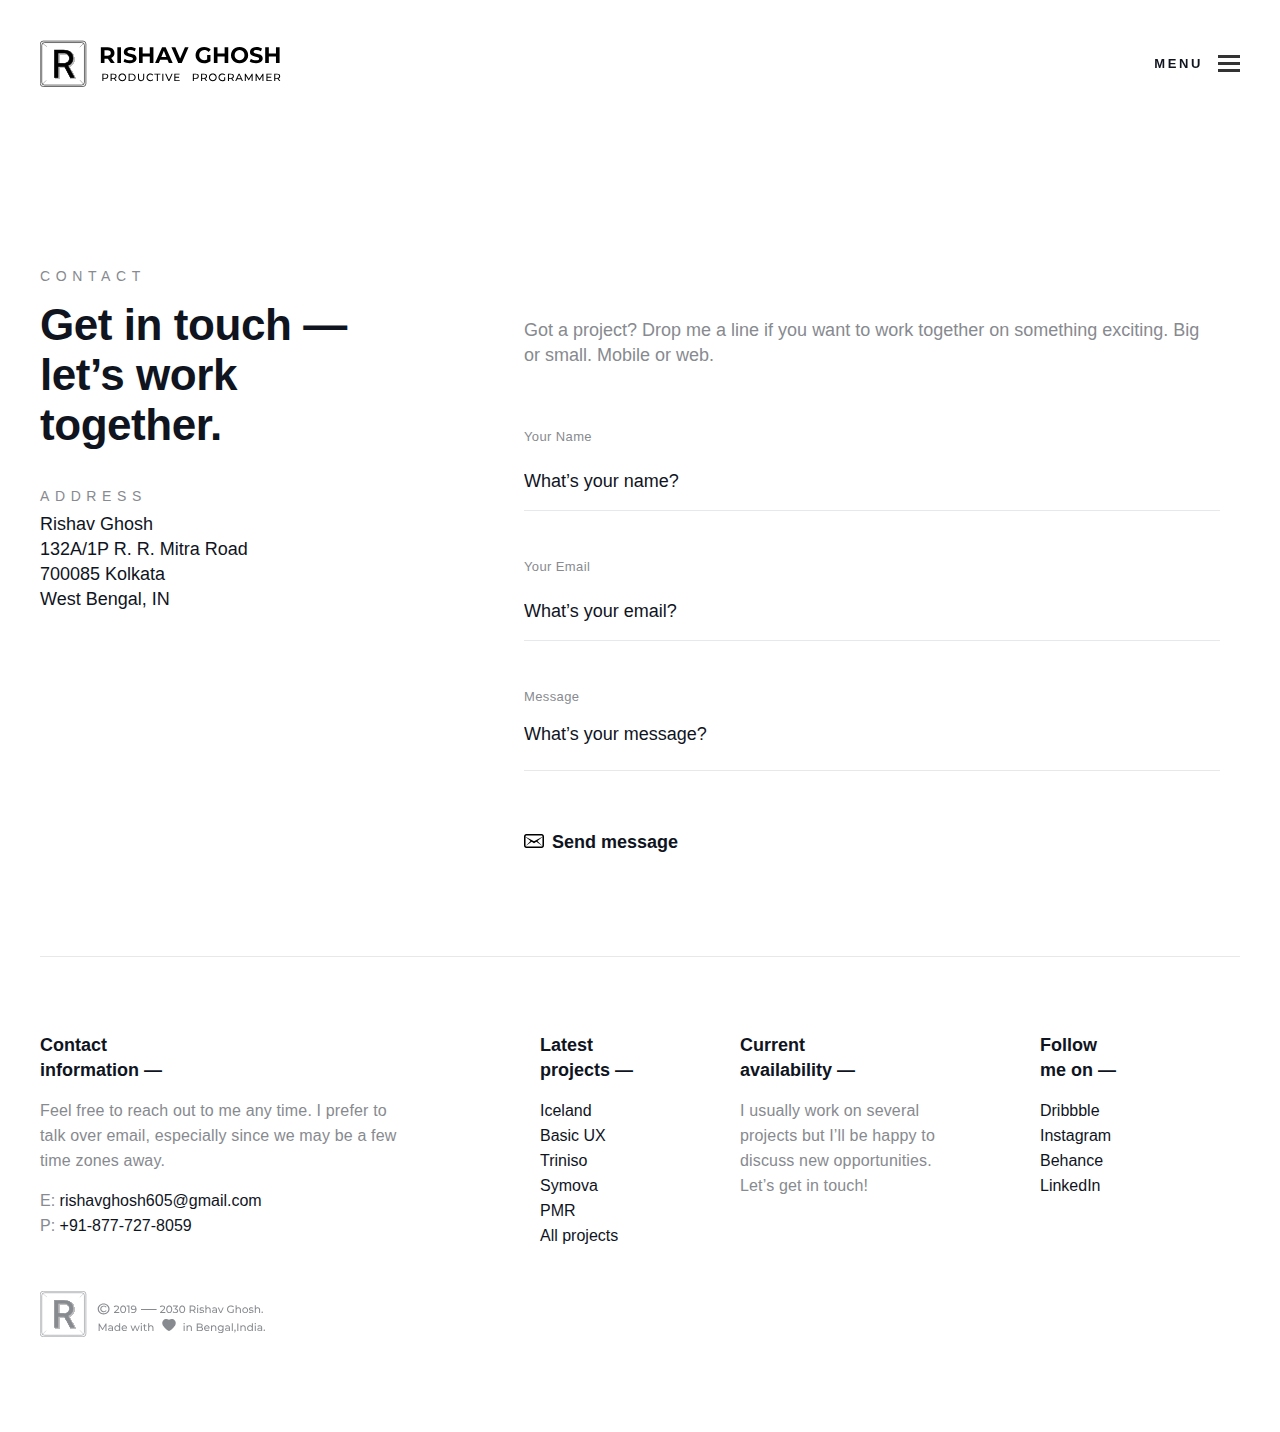
==== commit ff56c7a2: "Thankyou page modified" ====
--- a/contact.html
+++ b/contact.html
@@ -10,16 +10,21 @@
 "assets/svg/Title Icon.svg" 
         type = "image/x-icon"> 
       <script src="https://www.google.com/recaptcha/api.js"></script>
+      <script
+      src="https://code.jquery.com/jquery-3.5.1.min.js"
+      integrity="sha256-9/aliU8dGd2tb6OSsuzixeV4y/faTqgFtohetphbbj0="
+      crossorigin="anonymous"></script>
+      <script src="/js/contact.js"></script>
   </head>
   <body>
     <div class="overlay-menu" id="overlay-content">
       <div class="menu-list">
         <h5>Menu</h5>
-        <div class="my-projects">Projects</div>
-        <div class="about">About me</div>
-        <div class="contactme">Contact</div>
-        <div class="instagram">Instagram</div>
-        <div class="dribbble">Dribbble</div>
+        <a href="/"><div class="my-projects">Projects</div></a>
+        <a href="/about.html"><div class="about">About me</div></a>
+        <a href="/contact.html"><div class="contactme active">Contact</div></a>
+        <a href="https://www.linkedin.com/in/rishavghosh605/"><div class="linkedin">LinkedIn</div></a>
+        <a href="https://medium.com/@rishavghosh605"><div class="medium">Medium</div></a>
       </div>
     </div>
     <nav class="navbar" id="nav">
@@ -40,7 +45,12 @@
       </div>
     </nav>
     <div class="container">
-      <section class="contact-details">
+      <section class="top">
+        <div class="contact-image">
+          <img src="img/mailbox.jpg" alt="" />
+        </div>
+      </section>
+      <section class="contact-details end">
         <div class="aside">
           <h5>Contact</h5>
           <h1>Get in touch — let’s work together.</h1>
@@ -58,17 +68,14 @@
             <div class="field">
               <label>Your Name</label>
               <input type="text" value="" id="form-contact_name" name="name" placeholder="What’s your name?" required="">
-              <span class="input-bottom-line"></span>
               </div>
               <div class="field">
                 <label>Your Email</label>
                 <input type="email" value="" id="form-contact_name" name="_replyto" placeholder="What’s your email?" required="">
-                <span class="input-bottom-lines"></span>
                 </div>
                 <div class="field">
                   <label>Message</label>
                   <textarea name="message" id="form-contact_message" placeholder="What’s your message?" rows="1" required="" class="autosize" style="height: 44px;"></textarea>
-                  <span class="input-bottom-line"></span>
                 </div>
                 <button class="special form-button g-recaptcha" data-sitekey="6LfMotsZAAAAAB0dTVHqr-RS516Xzf2vwSiId6Ea" data-callback='onSubmit' data-action='submit' type="submit">
                   <img class="message-box"src="./assets/svg/MessageBox.svg" alt="Arrow"/>
@@ -176,206 +183,6 @@
         </div>
       </footer>
     </div>
-    <script
-    src="https://code.jquery.com/jquery-3.5.1.min.js"
-    integrity="sha256-9/aliU8dGd2tb6OSsuzixeV4y/faTqgFtohetphbbj0="
-    crossorigin="anonymous"></script>
-    <script src="/js/contact.js"></script>
     <script src="/js/main.js"></script>
   </body>
-</html>
-
-<!-- <!DOCTYPE html>
-<html lang="en">
-  <head>
-    <meta charset="UTF-8" />
-    <meta name="viewport" content="width=device-width, initial-scale=1.0" />
-    <link rel="stylesheet" href="css/index.css" />
-
-    <title>Portfolio | Rishav Ghosh - Full Stack Developer</title>
-    <link rel = "icon" href =  
-"assets/svg/Title Icon.svg" 
-        type = "image/x-icon"> 
-
-         <script src="https://www.google.com/recaptcha/api.js"></script>
-         <script>
-          function onSubmit(token) {
-            document.getElementById("form-contact").submit();
-          }
-        </script>
-  </head>
-  <body>
-    <div class="overlay-menu" id="overlay-content">
-      <div class="menu-list">
-        <h5>Menu</h5>
-        <div class="my-projects">Projects</div>
-        <div class="about">About me</div>
-        <div class="contactme">Contact</div>
-        <div class="instagram">Instagram</div>
-        <div class="dribbble">Dribbble</div>
-        <div class="behance">Behance</div>
-      </div>
-    </div>
-    <nav class="navbar" id="nav">
-      <div class="logo" id="logo-icon">
-        <a href="/" class="internal" data-page="home">
-          <img class = "selection-logo" src="./assets/svg/BigLogo.svg" alt="My Logo"/>
-          <img class = "hover-logo" src="./assets/svg/HoverLogo.svg" alt="My Logo"/>
-        </a>
-      </div>
-      <div class="menu" onclick="menuToCross(this)">
-        <div class="menu-text">Menu</div>
-        <div class="menu-text close">CLOSE</div>
-        <div class="menu-icon">
-          <div class="bar1"></div>
-          <div class="bar2"></div>
-          <div class="bar3"></div>
-        </div>
-      </div>
-    </nav>
-    <div class="container">
-      <section class="contact-details">
-        <div class="aside">
-          <h5>Contact</h5>
-          <h1>Get in touch — let’s work together.</h1>
-          <h5>Address</h5>
-          <h4 class="header-dark">
-            Rishav Ghosh<br>
-            132A/1P R. R. Mitra Road<br>
-            700085 Kolkata<br>
-            West Bengal, IN
-          </h4>
-        </div>
-        <div class="contact-content">
-          <h3 class="header-light">Got a project? Drop me a line if you want to work together on something       exciting. Big or small. Mobile or web.</h3>
-          <form id="form-contact" action="https://formspree.io/f/xjvpwqpk" method="POST" enctype="application/x-www-form-urlencoded" novalidate="novalidate">
-            <div class="field">
-              <label>Your Name</label>
-              <input type="text" value="" id="form-contact_name" name="name" placeholder="What’s your name?" required="">
-              <span class="input-bottom-line"></span>
-              </div>
-              <div class="field">
-                <label>Your Email</label>
-                <input type="email" value="" id="form-contact_name" name="_replyto" placeholder="What’s your email?" required="">
-                <span class="input-bottom-lines"></span>
-                </div>
-                <div class="field">
-                  <label>Message</label>
-                  <textarea name="message" id="form-contact_message" placeholder="What’s your message?" rows="1" required="" class="autosize" style="height: 44px;"></textarea>
-                  <span class="input-bottom-line"></span>
-                </div>
-                <button class="special form-button g-recaptcha" data-sitekey="6LfMotsZAAAAAB0dTVHqr-RS516Xzf2vwSiId6Ea" data-callback='onSubmit' data-action='submit' type="submit">
-                  <img class="message-box"src="./assets/svg/MessageBox.svg" alt="Arrow"/>
-                  Send message
-                </button>
-            </form>
-        </div>
-      </section>
-      <footer>
-        <div class="content">
-          <div class="info">
-            <div class="contact">
-              <h3>Contact <br />information&nbsp;—</h3>
-              <p>
-                Feel free to reach out to me any time. I prefer to talk over
-                email, especially since we may be a few time zones away.
-              </p>
-              <ul class="contact-links">
-                <li>
-                  E:
-                  <a class="special" href="mailto:damian.watracz@gmail.com">
-                    rishavghosh605@gmail.com
-                  </a>
-                </li>
-                <li>P: <span class="black">+91-877-727-8059</span></li>
-              </ul>
-            </div>
-            <div class="latest_projects">
-              <h3>Latest <br />projects&nbsp;—</h3>
-              <ul class="project-links">
-                <li
-                  ><a href="project/iceland" class="special internal"
-                    >Iceland</a
-                  ></li
-                >
-                <li
-                  ><a href="project/basicux" class="special internal"
-                    >Basic UX</a
-                  ></li
-                >
-                <li
-                  ><a href="project/triniso" class="special internal"
-                    >Triniso</a
-                  ></li
-                >
-                <li
-                  ><a href="project/symova" class="special internal"
-                    >Symova</a
-                  ></li
-                >
-                <li><a href="project/pmr" class="special internal">PMR</a></li>
-                <li><a href="/" class="special internal">All projects</a></li>
-              </ul>
-            </div>
-            <div class="availability">
-              <h3>Current <br />availability&nbsp;—</h3>
-              <p>
-                I usually work on several projects but I’ll be happy to discuss
-                new opportunities. Let’s get in touch!
-              </p>
-            </div>
-            <div class="follow">
-              <h3>Follow <br />me on&nbsp;—</h3>
-              <ul class="social-links">
-                <li
-                  ><a
-                    href="https://dribbble.com/damianwatracz"
-                    class="special"
-                    target="_blank"
-                    >Dribbble</a
-                  ></li
-                >
-                <li
-                  ><a
-                    href="https://www.instagram.com/damianwatracz"
-                    class="special"
-                    target="_blank"
-                    >Instagram</a
-                  ></li
-                >
-                <li
-                  ><a
-                    href="https://www.behance.net/damianwatracz"
-                    class="special"
-                    target="_blank"
-                    >Behance</a
-                  ></li
-                >
-                <li
-                  ><a
-                    href="https://www.linkedin.com/in/rishavghosh605"
-                    class="special"
-                    target="_blank"
-                    >LinkedIn</a
-                  ></li
-                >
-              </ul>
-            </div>
-            <div class="copyright">
-              <a href="home" class="internal">
-                <img src="./assets/svg/FooterLogo.svg" alt=""/>
-              </a>
-            </div>
-          </div>
-        </div>
-      </footer>
-    </div>
-    <script
-    src="https://code.jquery.com/jquery-3.5.1.min.js"
-    integrity="sha256-9/aliU8dGd2tb6OSsuzixeV4y/faTqgFtohetphbbj0="
-    crossorigin="anonymous"></script>
-    <script src="/js/jq.js"></script>
-  </body>
-</html>
-
- -->
+</html>--- a/css/index.css
+++ b/css/index.css
@@ -200,10 +200,20 @@
   grid-column: 2/-2;
 }
 
+section.end {
+  padding-bottom: 100px;
+}
+
 @media screen and (max-width: 1024px) {
   .container {
     -ms-grid-columns: 14px 1fr 14px;
         grid-template-columns: 14px 1fr 14px;
+  }
+}
+
+@media screen and (max-width: 768px) {
+  section.end {
+    padding-bottom: 70px;
   }
 }
 
@@ -596,7 +606,7 @@
 
 @media screen and (min-width: 3000px) {
   body {
-    background-image: url("/img/D.png");
+    background-image: url("/img/e.png");
     background-repeat: no-repeat;
     background-size: auto 100%;
     width: 100%;
@@ -828,6 +838,7 @@
   line-height: 4.0625rem;
   letter-spacing: -0.01em;
   font-weight: 800;
+  white-space: nowrap;
   cursor: pointer;
 }
 
@@ -835,7 +846,7 @@
   color: white;
 }
 
-.menu-list .my-projects {
+.menu-list .active {
   color: white;
 }
 
@@ -925,6 +936,14 @@
   .list-item .topic {
     left: 30px;
   }
+}
+
+section.top {
+  padding-top: 60px;
+}
+
+.contact-image img {
+  max-width: 100%;
 }
 
 .contact-details {
@@ -1009,24 +1028,21 @@
   margin-right: 3px;
 }
 
-.input-bottom-lines {
-  display: block;
-  height: 1px;
-  width: 0;
-  position: absolute;
-  background: #0f141e;
-  bottom: 0;
-  left: 0;
-  -webkit-transition: .25s;
-  transition: .25s;
-}
-
 input:focus, textarea:focus, select:focus, button:focus {
   outline: none;
+  border-bottom: 1px solid #0f141e;
+  -webkit-transition: all .25s ease;
+  transition: all .25s ease;
+}
+
+button:focus {
   border: none;
 }
 
 @media screen and (max-width: 600px) {
+  section.top {
+    padding-top: 5px;
+  }
   .contact-details {
     display: -webkit-box;
     display: -ms-flexbox;
@@ -1037,6 +1053,7 @@
             flex-direction: column;
     width: 100%;
     padding-top: 40px;
+    padding-bottom: 60px;
   }
   .contact-details .aside {
     width: 100%;
@@ -1046,6 +1063,35 @@
     margin: 0;
     padding-top: 55px;
   }
+}
+
+.about-image {
+  width: -webkit-fit-content;
+  width: -moz-fit-content;
+  width: fit-content;
+  margin: 0 auto;
+}
+
+.about-image img {
+  max-width: 100%;
+}
+
+.about {
+  padding-right: 40px;
+  padding-left: 40px;
+}
+
+.about div {
+  text-align: center;
+  padding-top: 15px;
+}
+
+.about .conclusion {
+  padding-top: 25px;
+}
+
+.about-services-tools > * {
+  text-align: center;
 }
 
 footer {
@@ -1278,6 +1324,19 @@
 .thankyou-redirect .left-arrow {
   margin-right: 8px;
   margin-bottom: 1px;
+}
+
+@media screen and (max-width: 500px) {
+  .thankyou-redirect {
+    -webkit-box-pack: start;
+        -ms-flex-pack: start;
+            justify-content: flex-start;
+    padding-top: 100px;
+  }
+  .thankyou-redirect .card {
+    width: 80%;
+    padding-right: 24px;
+  }
 }
 
 .special {
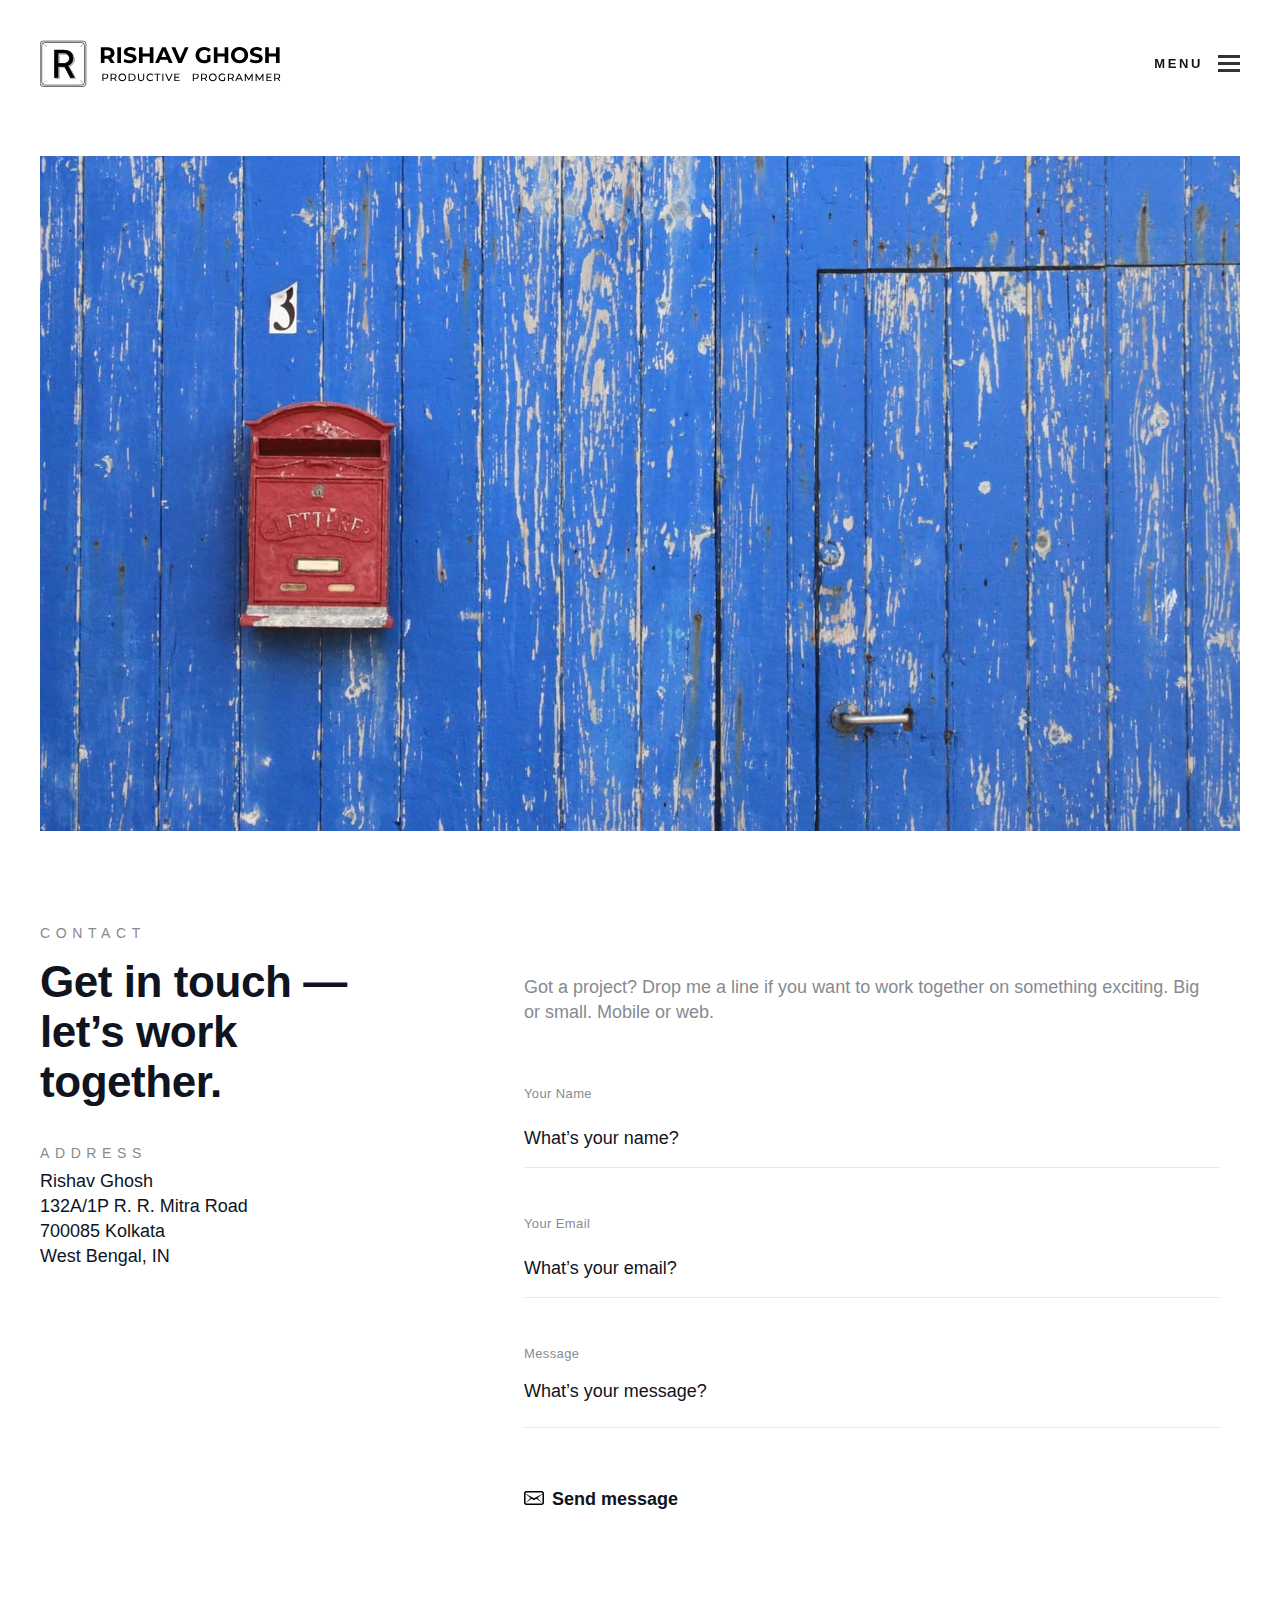
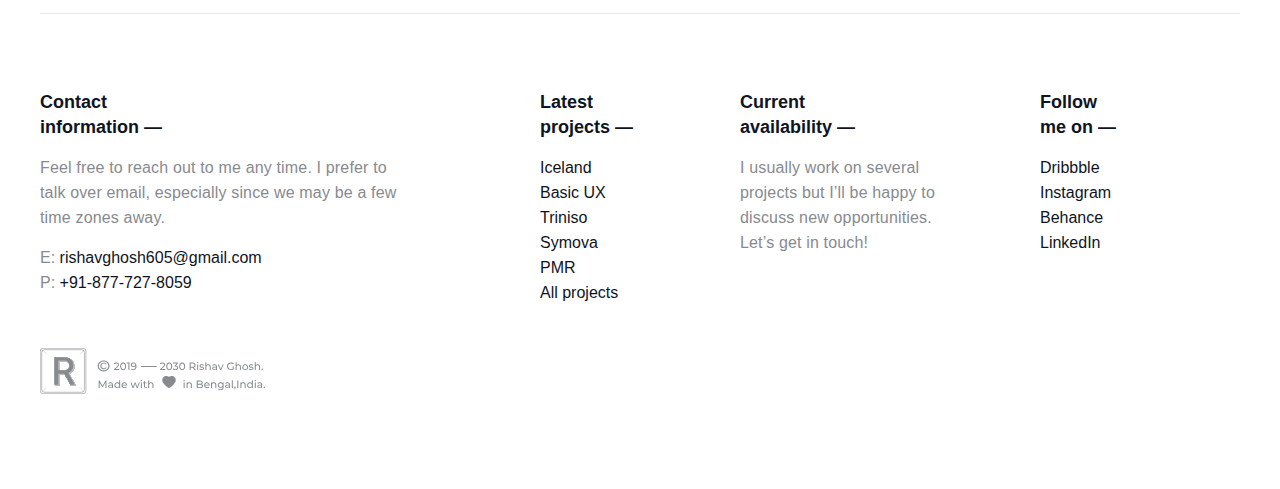
==== commit e6bcbfc6: "About page corrected, final contact image added textarea resize added" ====
--- a/contact.html
+++ b/contact.html
@@ -14,9 +14,21 @@
       src="https://code.jquery.com/jquery-3.5.1.min.js"
       integrity="sha256-9/aliU8dGd2tb6OSsuzixeV4y/faTqgFtohetphbbj0="
       crossorigin="anonymous"></script>
+        <script>
+          $(document).ready(function() {
+            var textArea = $('#content');
+            textArea.on('input', function(){
+              this.style.height = 'auto';
+              this.style.height = 
+                      (this.scrollHeight) + 'px';
+              });
+            });
+        </script>
       <script src="/js/contact.js"></script>
   </head>
   <body>
+
+   
     <div class="overlay-menu" id="overlay-content">
       <div class="menu-list">
         <h5>Menu</h5>
@@ -44,7 +56,7 @@
         </div>
       </div>
     </nav>
-    <div class="container">
+    <div class="container" id="container">
       <section class="top">
         <div class="contact-image">
           <img src="img/mailbox.jpg" alt="" />
@@ -62,6 +74,7 @@
             West Bengal, IN
           </h4>
         </div>
+        
         <div class="contact-content">
           <h3 class="header-light">Got a project? Drop me a line if you want to work together on something       exciting. Big or small. Mobile or web.</h3>
           <form id="form-contact" action="https://formspree.io/f/xjvpwqpk" method="POST" enctype="application/x-www-form-urlencoded" novalidate="novalidate">
@@ -75,7 +88,7 @@
                 </div>
                 <div class="field">
                   <label>Message</label>
-                  <textarea name="message" id="form-contact_message" placeholder="What’s your message?" rows="1" required="" class="autosize" style="height: 44px;"></textarea>
+                  <textarea name="message" id="content" placeholder="What’s your message?" rows="1" required="" class="autosize txta" style="height: 44px;"></textarea>
                 </div>
                 <button class="special form-button g-recaptcha" data-sitekey="6LfMotsZAAAAAB0dTVHqr-RS516Xzf2vwSiId6Ea" data-callback='onSubmit' data-action='submit' type="submit">
                   <img class="message-box"src="./assets/svg/MessageBox.svg" alt="Arrow"/>
@@ -84,6 +97,7 @@
             </form>
         </div>
       </section>
+      
       <footer>
         <div class="content">
           <div class="info">
--- a/css/index.css
+++ b/css/index.css
@@ -223,7 +223,7 @@
 }
 
 body {
-  font-family: "Helvetica Now Display",sans-serif;
+  font-family: "Helvetica Now Display", sans-serif;
   font-style: normal;
   line-height: 1.5625rem;
   font-weight: 500;
@@ -235,7 +235,7 @@
 h1.large,
 h2,
 h3 {
-  font-family: "Helvetica Now Display",sans-serif;
+  font-family: "Helvetica Now Display", sans-serif;
   font-weight: 800;
   letter-spacing: -0.01em;
   color: #0f141e;
@@ -278,6 +278,13 @@
   padding-top: 2px;
   padding-bottom: 3px;
   letter-spacing: normal;
+}
+
+h3 em {
+  font-weight: 500;
+  color: #cfd0d2;
+  margin: 0 0.9375rem;
+  font-style: normal;
 }
 
 h4 {
@@ -408,16 +415,17 @@
 .field label {
   cursor: text;
   font-weight: 400;
-  font-size: .8123rem;
+  font-size: 0.8123rem;
   line-height: 1.25rem;
-  letter-spacing: .03em;
+  letter-spacing: 0.03em;
   padding-top: 1px;
   padding-bottom: 4px;
   color: #878a8f;
 }
 
-.field input, .field textarea {
-  font-family: "Helvetica Now Display",sans-serif;
+.field input,
+.field textarea {
+  font-family: "Helvetica Now Display", sans-serif;
   background: #fff;
   font-size: 1.125rem;
   line-height: 1.875rem;
@@ -428,29 +436,33 @@
   border-width: 0 0 1px 0;
 }
 
-.field input::-webkit-input-placeholder, .field textarea::-webkit-input-placeholder {
+.field input::-webkit-input-placeholder,
+.field textarea::-webkit-input-placeholder {
   color: #0f141e;
   opacity: 1;
 }
 
-.field input:-ms-input-placeholder, .field textarea:-ms-input-placeholder {
+.field input:-ms-input-placeholder,
+.field textarea:-ms-input-placeholder {
   color: #0f141e;
   opacity: 1;
 }
 
-.field input::-ms-input-placeholder, .field textarea::-ms-input-placeholder {
+.field input::-ms-input-placeholder,
+.field textarea::-ms-input-placeholder {
   color: #0f141e;
   opacity: 1;
 }
 
-.field input::placeholder, .field textarea::placeholder {
+.field input::placeholder,
+.field textarea::placeholder {
   color: #0f141e;
   opacity: 1;
 }
 
 .form-button {
   background: #fff;
-  font-family: "Helvetica Now Display DW",sans-serif;
+  font-family: "Helvetica Now Display DW", sans-serif;
   font-size: 1.125rem;
   font-weight: 800;
   line-height: 1.5625rem;
@@ -469,6 +481,13 @@
   h3 {
     font-size: 1.125rem;
     line-height: 1.5625rem;
+  }
+  h3 em {
+    margin: 0 0.625rem;
+  }
+  h1.text {
+    font-size: 1.75rem;
+    line-height: 2.125rem;
   }
 }
 
@@ -591,8 +610,8 @@
   header {
     -ms-grid-columns: 1fr;
         grid-template-columns: 1fr;
-    -ms-grid-rows: calc(50vh - $navbar-height) 50vh;
-        grid-template-rows: calc(50vh - $navbar-height) 50vh;
+    -ms-grid-rows: calc(50vh - 86px) 50vh;
+        grid-template-rows: calc(50vh - 86px) 50vh;
   }
   header .content {
     grid-column: 1/-1;
@@ -615,8 +634,8 @@
     background-position: center;
   }
   header {
-    -ms-grid-rows: calc(80vh - $navbar-height) 20vh;
-        grid-template-rows: calc(80vh - $navbar-height) 20vh;
+    -ms-grid-rows: calc(80vh - 86px) 20vh;
+        grid-template-rows: calc(80vh - 86px) 20vh;
   }
   .profile-image {
     display: none;
@@ -625,8 +644,8 @@
 
 @media screen and (min-width: 5000px) {
   header {
-    -ms-grid-rows: calc(90vh - $navbar-height) 10vh;
-        grid-template-rows: calc(90vh - $navbar-height) 10vh;
+    -ms-grid-rows: calc(90vh - 86px) 10vh;
+        grid-template-rows: calc(90vh - 86px) 10vh;
   }
 }
 
@@ -983,34 +1002,40 @@
   display: block;
 }
 
-.field input, .field textarea {
+.field input,
+.field textarea {
   width: 100%;
   height: 45px;
 }
 
-.field input::-webkit-input-placeholder, .field textarea::-webkit-input-placeholder {
+.field input::-webkit-input-placeholder,
+.field textarea::-webkit-input-placeholder {
   color: #0f141e;
 }
 
-.field input:-ms-input-placeholder, .field textarea:-ms-input-placeholder {
+.field input:-ms-input-placeholder,
+.field textarea:-ms-input-placeholder {
   color: #0f141e;
 }
 
-.field input::-ms-input-placeholder, .field textarea::-ms-input-placeholder {
+.field input::-ms-input-placeholder,
+.field textarea::-ms-input-placeholder {
   color: #0f141e;
 }
 
-.field input::placeholder, .field textarea::placeholder {
+.field input::placeholder,
+.field textarea::placeholder {
   color: #0f141e;
 }
 
 .field textarea {
   display: block !important;
-  height: auto !important;
   min-height: 45px;
+}
+
+.autosize {
   resize: none;
-  overflow-y: hidden;
-  overflow-x: hidden;
+  overflow: hidden;
 }
 
 .form-button {
@@ -1028,11 +1053,14 @@
   margin-right: 3px;
 }
 
-input:focus, textarea:focus, select:focus, button:focus {
+input:focus,
+textarea:focus,
+select:focus,
+button:focus {
   outline: none;
   border-bottom: 1px solid #0f141e;
-  -webkit-transition: all .25s ease;
-  transition: all .25s ease;
+  -webkit-transition: all 0.25s ease;
+  transition: all 0.25s ease;
 }
 
 button:focus {
@@ -1076,11 +1104,6 @@
   max-width: 100%;
 }
 
-.about {
-  padding-right: 40px;
-  padding-left: 40px;
-}
-
 .about div {
   text-align: center;
   padding-top: 15px;
@@ -1090,8 +1113,31 @@
   padding-top: 25px;
 }
 
-.about-services-tools > * {
+.about-services-tools {
+  display: -webkit-box;
+  display: -ms-flexbox;
+  display: flex;
+  gap: 80px;
+}
+
+.about-services-tools div {
   text-align: center;
+}
+
+@media screen and (min-width: 768px) {
+  .about-services-tools div h3 {
+    font-size: 1.375rem;
+    line-height: 1.875rem;
+  }
+}
+
+@media screen and (max-width: 768px) {
+  .about-services-tools {
+    -webkit-box-orient: vertical;
+    -webkit-box-direction: normal;
+        -ms-flex-direction: column;
+            flex-direction: column;
+  }
 }
 
 footer {
@@ -1327,12 +1373,6 @@
 }
 
 @media screen and (max-width: 500px) {
-  .thankyou-redirect {
-    -webkit-box-pack: start;
-        -ms-flex-pack: start;
-            justify-content: flex-start;
-    padding-top: 100px;
-  }
   .thankyou-redirect .card {
     width: 80%;
     padding-right: 24px;
